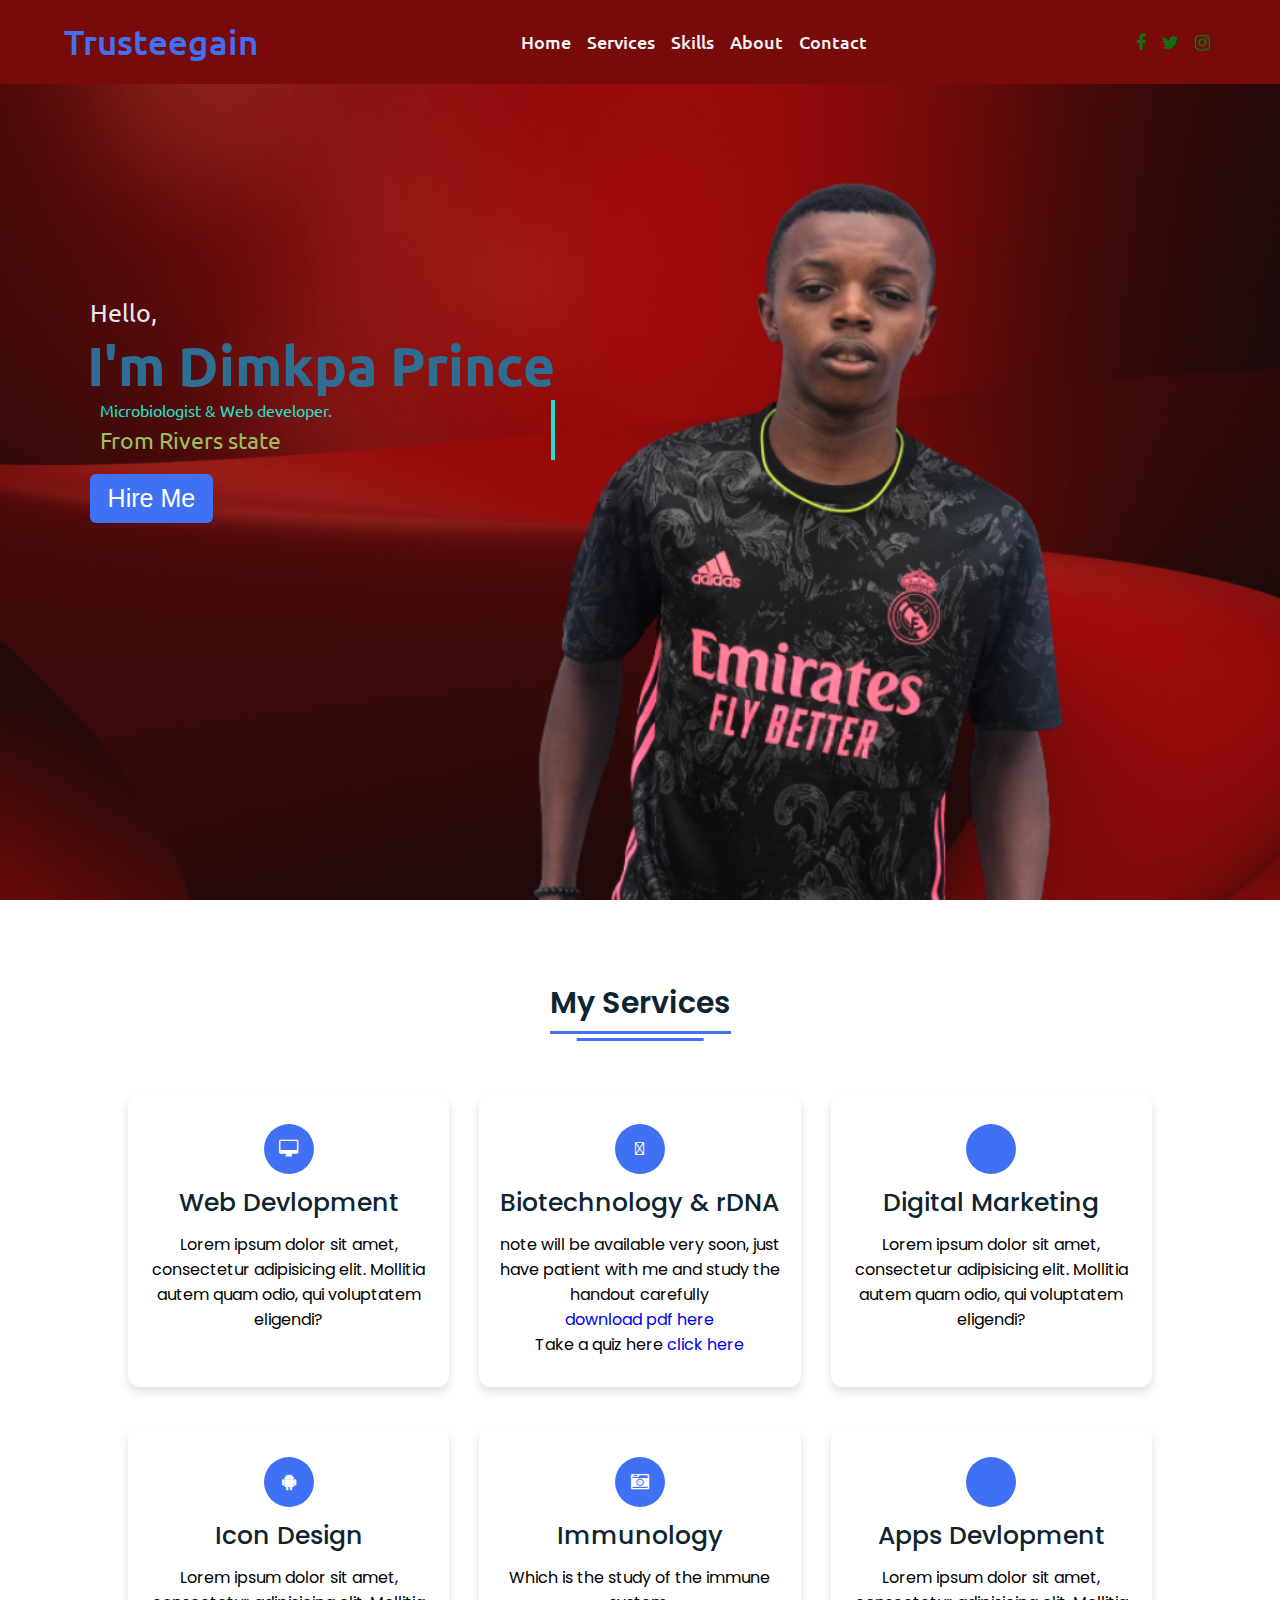
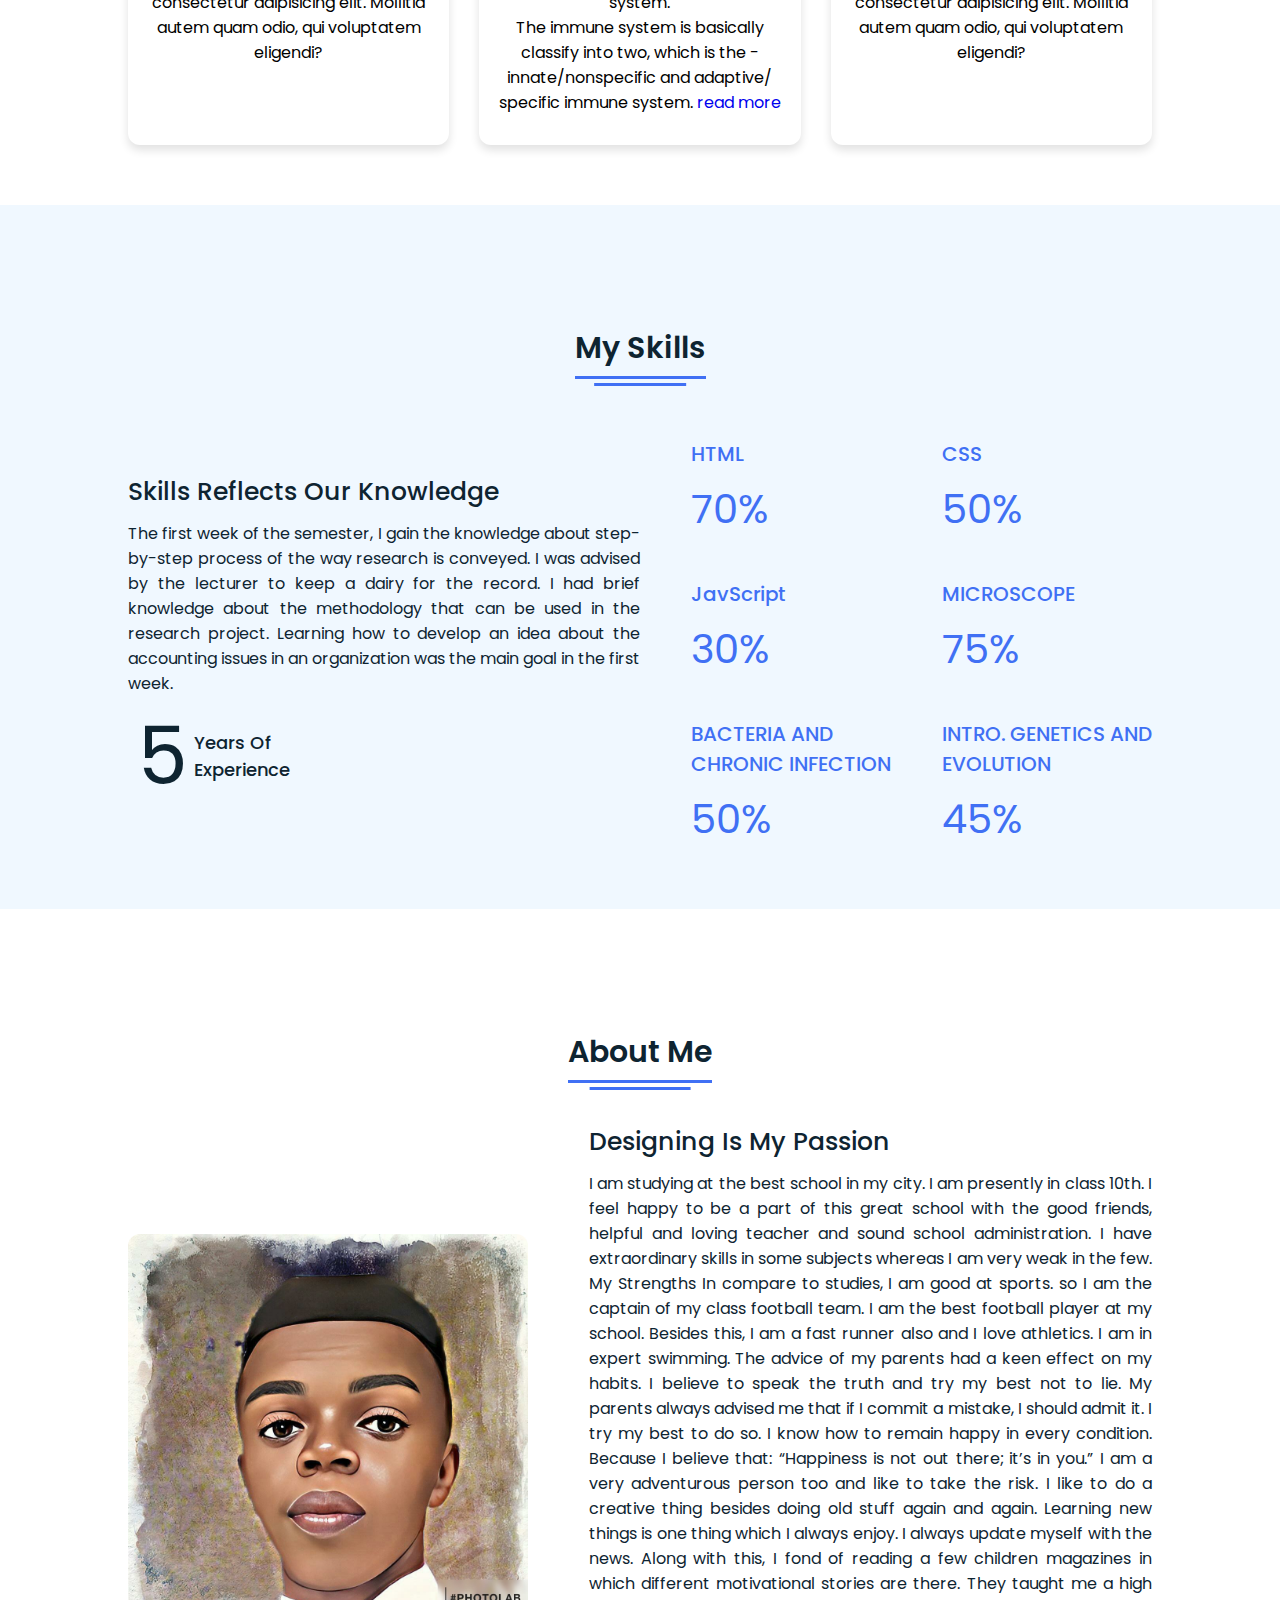
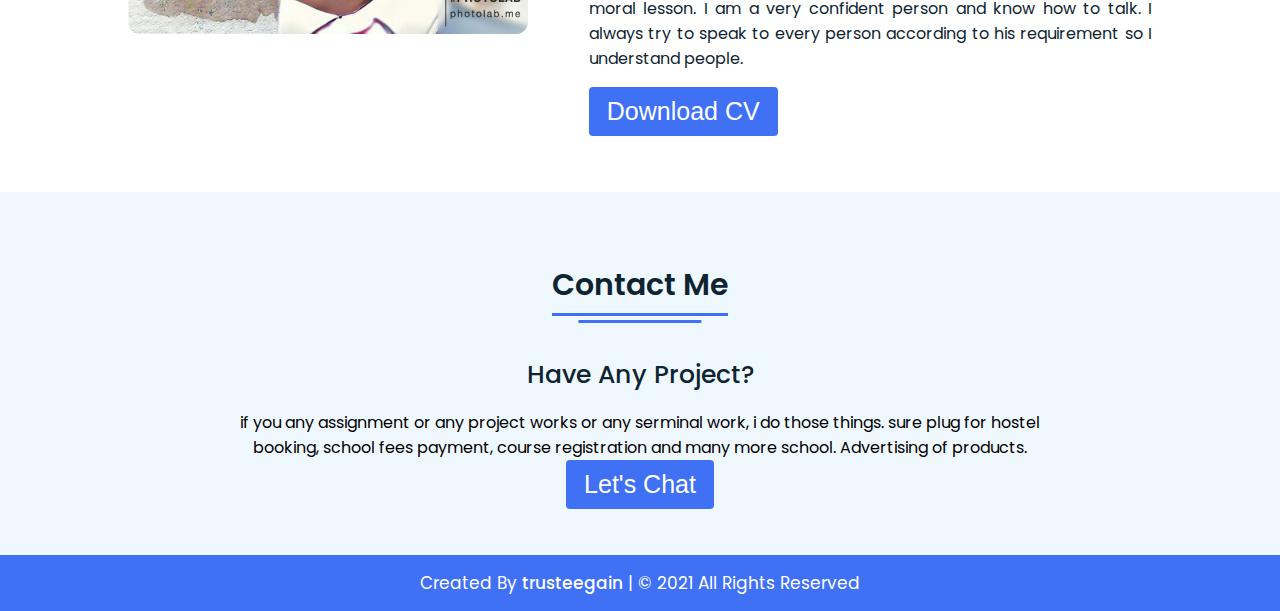
==== index.html @ 05a17067 "confirmed" ====
<!DOCTYPE html>
<!-- Designined by CodingLab | www.youtube.com/codinglabyt -->
<html lang="en" dir="ltr">
  <head>
    <meta charset="UTF-8">
    <title> </title>
    <link rel="stylesheet" href="style.css">
    <!-- Fontawesome CDN Link -->
    <link rel="stylesheet" href="path/to/font-awesome/css/font-awesome.min.css">
    <link rel="stylesheet" href="https://stackpath.bootstrapcdn.com/font-awesome/4.7.0/css/font-awesome.min.css">
     <meta name="viewport" content="width=device-width, initial-scale=1.0">
   </head>
<body>
  <!-- Move to up button -->
  <div class="scroll-button">
    <a href="#home"><i class="fa fa-arrow-up"></i></a>
  </div>
  <!-- navgaition menu -->
  <nav>
    <div class="navbar">
      <div class="logo"><a href="#">Trusteegain</a></div>
      <ul class="menu">
          <li><a href="#home">Home</a></li>
          <li><a href="#services">Services</a></li>
          <li><a href="#skills">Skills</a></li>
          <li><a href="#about">About</a></li>
          <li><a href="#contact">Contact</a></li>
          <div class="media-icons1">
            <a href="#"><i class="fa fa-facebook-f"></i></a>
            <a href="#"><i class="fa fa-twitter"></i></a>
            <a href="#"><i class="fa fa-instagram"></i></a>
          </div>
          <div class="cancel-btn">
            <i class="fa fa-times"></i>
          </div>
      </ul>
      <div class="media-icons">
        <a href="#"><i class="fa fa-facebook-f"></i></a>
        <a href="#"><i class="fa fa-twitter"></i></a>
        <a href="#"><i class="fa fa-instagram"></i></a>
      </div>
    </div>
    <div class="menu-btn">
      <i class="fa fa-bars"></i>
    </div>
  </nav>

<!-- Home Section Start -->
 <section class="home" id="home">
   <div class="home-content">
     <div class="text-content">
       <div class="text-one">Hello,</div>
       <div class="text-two">I'm Dimkpa Prince</div>
       <div class="typing-text">
       <span class="one">Microbiologist & Web developer.</span>
          
       <div class="text-four ">From Rivers state</div>
     </div>
     <div class="button">
       <button>Hire Me</button>
     </div>
   </div>
 </section>
 
    
 <!-- My Services Section Start -->
 <section class="services" id="services">
  <div class="content">
    <div class="title"><span>My Services</span></div>
    <div class="boxes">
      <div class="box">
        <div class="icon">
          <i class="fa fa-desktop"></i>
      </div>
      <div class="topic">Web Devlopment</div>
      <p>Lorem ipsum dolor sit amet, consectetur adipisicing elit. Mollitia autem quam odio, qui voluptatem eligendi?</p>
    </div>
      <div class="box">
        <div class="icon">
          <i class="fas fa-paint-brush"></i>
      </div>
      <div class="topic">Biotechnology & rDNA</div>
 <p>note will be available very soon, just have patient with me and study the handout carefully</p>
    <a href="biologysociety.pdf">download pdf here</a>
    <p>Take a quiz here  <a href="https://quizzory.in/id/627b33967cf5316af6405421">click here</a></p>
    </div>
      <div class="box">
        <div class="icon">
          <i class="fa fa-chart-line"></i>
      </div>
      <div class="topic">Digital Marketing</div>
      <p>Lorem ipsum dolor sit amet, consectetur adipisicing elit. Mollitia autem quam odio, qui voluptatem eligendi?</p>
    </div>
      <div class="box">
        <div class="icon">
          <i class="fa fa-android"></i>
      </div>
      <div class="topic">Icon Design</div>
      <p>Lorem ipsum dolor sit amet, consectetur adipisicing elit. Mollitia autem quam odio, qui voluptatem eligendi?</p>
    </div>
      <div class="box">
        <div class="icon">
          <i class="fa fa-camera-retro"></i>
      </div>
    
      <div class="topic">Immunology</div>
      <p>Which is the study of the immune system. 
      </br> The immune system is basically classify into two, which is the 
      -innate/nonspecific and adaptive/ specific immune system.
       <a href="immunology.html">read more</a>
      </p>
    </div>
  
      <div class="box">
        <div class="icon">
          <i class="fa fa-tablet-alt"></i>
      </div>
      <div class="topic">Apps Devlopment</div>
      <p>Lorem ipsum dolor sit amet, consectetur adipisicing elit. Mollitia autem quam odio, qui voluptatem eligendi?</p>
    </div>
  </div>
  </div>
</section>
 
<!-- My Skill Section Start -->
<!-- Section Tag and Other Div will same where we need to put same CSS -->
<section class="skills" id="skills">
 <div class="content">
   <div class="title"><span>My Skills</span></div>
   <div class="skills-details">
     <div class="text">
       <div class="topic">Skills Reflects Our Knowledge</div>
       <p>The first week of the semester, I gain the knowledge about step-by-step process of the way research is conveyed. I was advised by the lecturer to keep a dairy for the record. I had brief knowledge about the methodology that can be used in the research project. Learning how to develop an idea about the accounting issues in an organization was the main goal in the first week. 
      </p> 
       <div class="experience">
         <div class="num">5</div>
         <div class="exp">Years Of <br> Experience</div>
       </div>
     </div>
     <div class="boxes">
       <div class="box">
         <div class="topic">HTML</div>
         <div class="per">70%</div>
       </div>
       <div class="box">
         <div class="topic">CSS</div>
         <div class="per">50%</div>
       </div>
       <div class="box">
         <div class="topic">JavScript</div>
         <div class="per">30%</div>
       </div>
       <div class="box">
         <div class="topic">MICROSCOPE</div>
         <div class="per">75%</div>
       </div>
       <div class="box">
        <div class="topic">BACTERIA AND CHRONIC INFECTION</div>
        <div class="per">50%</div>
      </div>
      <div class="box">
        <div class="topic">INTRO. GENETICS AND EVOLUTION</div>
        <div class="per">45%</div>
      </div>
     </div>
   </div>
 </div>
</section>

 
<!-- About Section Start -->
<section class="about" id="about">
  <div class="content">
    <div class="title"><span>About Me</span></div>
  <div class="about-details">
    <div class="left">
      <img src="image/about.jpg" alt="">
    </div>
    <div class="right">
      <div class="topic">Designing Is My Passion</div>
       <p>I am studying at the best school in my city. I am presently in class 10th. I feel happy to be a part of this great school with the good friends, helpful and loving teacher and sound school administration. I have extraordinary skills in some subjects whereas I am very weak in the few.

        My Strengths
        In compare to studies, I am good at sports. so I am the captain of my class football team. I am the best football player at my school. Besides this, I am a fast runner also and I love athletics. I am in expert swimming.
        
        The advice of my parents had a keen effect on my habits. I believe to speak the truth and try my best not to lie. My parents always advised me that if I commit a mistake, I should admit it. I try my best to do so. I know how to remain happy in every condition. Because I believe that: “Happiness is not out there; it’s in you.”
        
        I am a very adventurous person too and like to take the risk. I like to do a creative thing besides doing old stuff again and again. Learning new things is one thing which I always enjoy. I always update myself with the news.
        
        Along with this, I fond of reading a few children magazines in which different motivational stories are there. They taught me a high moral lesson. I am a very confident person and know how to talk. I always try to speak to every person according to his requirement so I understand people.</p>
      <div class="button">
        <button>Download CV</button>
      </div>
    </div>
  </div>
  </div>
</section>

<!-- Contact Me section Start -->
<section class="contact" id="contact">
  <div class="content">
    <div class="title"><span>Contact Me</span></div>
    <div class="text">
      <div class="topic">Have Any Project?</div>
       <div class="button">
         <p>if you any assignment or any project works or any serminal work, i do those things.
           sure plug for hostel booking, school fees payment, course registration and many more school.
            Advertising of products. 
         </p>
        <a href="https://web.whatsapp.com/">
        <button>Let's Chat</button>
        </a>
      </div>
    </div>
  </div>
</section>

<!-- Footer Section Start -->
<footer>
  <div class="text">
    <span>Created By <a href="#">trusteegain</a> | &#169; 2021 All Rights Reserved</span>
  </div>
</footer>

  <script src="script.js"></script>
</body>
</html>
---- style.css ----
/* Google Font CDN Link */
@import url('https://fonts.googleapis.com/css2?family=Poppins:wght@400;500;600;700&family=Ubuntu:wght@400;500;700&display=swap');
*{
  margin: 0;
  padding: 0;
  box-sizing: border-box;
  text-decoration: none;
  scroll-behavior: smooth;
}

/* Custom Scroll Bar CSS */
::-webkit-scrollbar {
    width: 10px;
}
::-webkit-scrollbar-track {
    background: #f1f1f1;
}
::-webkit-scrollbar-thumb {
    background: #6e93f7;
    border-radius: 12px;
    transition: all 0.3s ease;
}

::-webkit-scrollbar-thumb:hover {
    background: #4070f4;
}
/* navbar styling */
nav{
  position: fixed;
  width: 100%;
  padding: 20px 0;
  background-color: rgb(121, 10, 10);
  z-index: 998;
  transition: all 0.3s ease;
  font-family: 'Ubuntu', sans-serif;
}
nav.sticky{
  background: #4070f4;
  padding: 13px 0;
}
nav .navbar{
  width: 90%;
  display: flex;
  justify-content: space-between;
  align-items: center;
  margin: auto;
}
nav .navbar .logo a{
  font-weight: 500;
  font-size: 35px;
  color: #4070f4;
}
nav.sticky .navbar .logo a{
  color: #fff;
}
nav .navbar .menu{
  display: flex;
  position: relative;
}
nav .navbar .menu li{
  list-style: none;
  margin: 0 8px;
}
.navbar .menu a{
  font-size: 18px;
  font-weight: 500;
  color: #f0f3f5;
  padding: 6px 0;
  transition: all 0.4s ease;
}
.navbar .menu a:hover{
  color: #4070f4;
}
nav.sticky .menu a{
  color: #FFF;
}
nav.sticky .menu a:hover{
  color: #0E2431;
}
nav .navbar .media-icons1{
  display:none;
}
.navbar .media-icons a{
  color: #106e14;
  font-size: 18px;
  margin: 0 6px;
}
nav.sticky .media-icons a{
  color: #FFF;
}

/* Side Navigation Menu Button CSS */
nav .menu-btn,
.navbar .menu .cancel-btn{
  position: absolute;
  color: #fff;
  right: 30px;
  top: 20px;
  font-size: 20px;
  cursor: pointer;
  transition: all 0.3s ease;
  display: none;
}
nav .menu-btn{
  color: #4070f4;
}
nav.sticky .menu-btn{
  color: #FFF;
}
.navbar .menu .menu-btn{
  color: #fff;
}

/* home section styling */
.home{
  height: 100vh;
  width: 100%;
  background: url("image/background1.jpg") no-repeat;
  background-size: cover;
  background-position: center;
  background-attachment: scroll;
  font-family: 'Ubuntu', sans-serif;
}
.home .home-content{
  width: 90%;
  height: 100%;
  margin: auto;
  display: flex;
  flex-direction: column;
  justify-content: center;
}
.home .text-one{
  font-size: 25px;
  color: #e4e9ec;
}
.home .text-two{
  color: #2e6e92;
  font-size: 55px;
  font-weight: 600;
  margin-left: -3px;
}
.home .text-three{
  font-size: 25px;
  margin: 5px 0;
  color: #4070f4;
}
.home .text-four{
  font-size: 23px;
  margin: 5px 0;
  color: #9cbe5c;
}
.text-content{
  position: absolute;
  top: 33%;
  left: 7%;
  z-index: 12;
}
header .text-content .text{
  font-size: 27px;
  color: #2c3350;
}
header .text-content .name{
color: #2c3350;
 font-size: 75px;
 font-weight: 600;
 margin: -20px 0 0 -3px;
}
 
.text-content .typing-text{
  margin-left: 10px;
  overflow: hidden;
  white-space: nowrap;
  border-right: 4px solid #1de2d1;
  animation: typing 10s steps(15) infinite;
}
@keyframes typing{
  0%{
    width: 0ch;
  }
  50%{
    width: 55%;
  }
  100%{
    width: 0ch;
  }
}
.text-content  .one{
  color: #1de2d1;
}
.text-content .two{
  color: #1de2d1;
}

.home .button{
  margin: 14px 0;
}
.home .button button{
  outline: none;
  padding: 8px 16px;
  border-radius: 6px;
  font-size: 25px;
  font-weight: 400;
  background: #4070f4;
  color: #fff;
  cursor: pointer;
  border: 2px solid transparent;
  transition: all 0.4s ease;
}
.home .button button:hover{
  border-color: #4070f4;
  background-color: #fff;
  color: #4070f4;
}

/* About Section Styling */
/* Those Elements Where We Have Apply Same CSS,
 I'm Selecting Directly 'Section Tag' and 'Class'  */
section{
  padding-top: 40px;
}
section .content{
  width: 80%;
  margin: 40px auto;
  font-family: 'Poppins', sans-serif;
}
.about .about-details{
  display: flex;
  justify-content: space-between;
  align-items: center;
}
section .title{
  display: flex;
  justify-content: center;
  margin-bottom: 40px;
}
section .title span{
  color: #0E2431;
  font-size: 30px;
  font-weight: 600;
  position: relative;
  padding-bottom: 8px;
}
section .title span::before,
section .title span::after{
  content: '';
  position: absolute;
  height: 3px;
  width: 100%;
  background: #4070f4;
  left: 0;
  bottom: 0;
}
section .title span::after{
  bottom: -7px;
  width: 70%;
  left: 50%;
  transform: translateX(-50%);
}
.about .about-details .left{
  width: 45%;
}
.about .left img{
  height: 400px;
  width: 400px;
  object-fit: cover;
  border-radius: 12px;
}
.about-details .right{
  width: 55%;
}
section  .topic{
  color: #0E2431;
  font-size: 25px;
  font-weight: 500;
  margin-bottom: 10px;
}
.about-details .right p{
  text-align: justify;
  color: #0E2431;
}
section .button{
  margin: 16px 0;
}
section .button button{
  outline: none;
  padding: 8px 16px;
  border-radius: 4px;
  font-size: 25px;
  font-weight: 400;
  background: #4070f4;
  color: #fff;
  border: 2px solid transparent;
  cursor: pointer;
  transition: all 0.4s ease;
}
section .button button:hover{
  border-color: #4070f4;
  background-color: #fff;
  color: #4070f4;
}

 /* My Skills CSS */
 .skills{
   background: #F0F8FF;
 }
 .skills .content{
   padding: 40px 0;
 }
 .skills .skills-details{
   display: flex;
   justify-content: space-between;
   align-items: center;
 }
 .skills-details .text{
   width: 50%;
 }
 .skills-details p{
   color: #0E2431;
   text-align: justify;
 }
.skills .skills-details .experience{
  display: flex;
  align-items: center;
  margin: 0 10px;
}
.skills-details .experience .num{
  color: #0E2431;
  font-size: 80px;
}
.skills-details .experience .exp{
  color: #0E2431;
  margin-left: 20px;
  font-size: 18px;
  font-weight: 500;
  margin: 0 6px;
}
.skills-details .boxes{
  width: 45%;
  display: flex;
  flex-wrap: wrap;
  justify-content: space-between;
}
.skills-details .box{
  width: calc(100% / 2 - 20px);
  margin: 20px 0;
}
.skills-details .boxes .topic{
  font-size: 20px;
  color: #4070f4;
}
.skills-details .boxes .per{
  font-size: 40px;
  color: #4070f4;
}

/* My Services CSS */
.services .boxes{
  display: flex;
  flex-wrap: wrap;
  justify-content: space-between;
}
.services .boxes .box{
  margin: 20px 0;
  width: calc(100% / 3 - 20px);
  text-align: center;
  border-radius: 12px;
  padding: 30px 10px;
  box-shadow: 0 5px 10px rgba(0, 0, 0, 0.12);
  cursor: default;
  transition: all 0.4s ease;
}
.services .boxes .box:hover{
  background: #4070f4;
  color: #fff;
}
.services .boxes .box .icon{
  height: 50px;
  width: 50px;
  background: #4070f4;
  border-radius: 50%;
  text-align: center;
  line-height: 50px;
  font-size: 18px;
  color: #fff;
  margin: 0 auto 10px auto;
  transition: all 0.4s ease;
}
.boxes .box:hover .icon{
  background-color: #fff;
  color: #4070f4;
}
.services .boxes .box:hover .topic,
.services .boxes .box:hover p{
  color: #0E2431;
  transition: all 0.4s ease;
}
.services .boxes .box:hover .topic,
.services .boxes .box:hover p{
  color: #fff;
}
/* Contact Me CSS */
.contact{
  background: #F0F8FF;
}
.contact .content{
  margin: 0 auto;
  padding: 30px 0;
}
.contact .text{
  width: 80%;
  text-align: center;
  margin: auto;
}

/* Footer CSS */
footer{
  background: #4070f4;
  padding: 15px 0;
  text-align: center;
  font-family: 'Poppins', sans-serif;
}
footer .text span{
  font-size: 17px;
  font-weight: 400;
  color: #fff;
}
footer .text span a{
  font-weight: 500;
  color: #FFF;
}
footer .text span a:hover{
  text-decoration: underline;
}
/* Scroll TO Top Button CSS */
.scroll-button a{
  position: fixed;
  bottom: 20px;
  right: 20px;
  color: #fff;
  background: #4070f4;
  padding: 7px 12px;;
  font-size: 18px;
  border-radius: 6px;
  box-shadow: rgba(0, 0, 0, 0.15);
  display: none;
}

/* Responsive Media Query */
@media (max-width: 1190px) {
  section .content{
    width: 85%;
  }
}
@media (max-width: 1000px) {
  .about .about-details{
    justify-content: center;
    flex-direction: column;
  }
  .about .about-details .left{
    display: flex;
    justify-content: center;
    width: 100%;
  }
  .about-details .right{
    width: 90%;
    margin: 40px 0;
  }
  .services .boxes .box{
    margin: 20px 0;
    width: calc(100% / 2 - 20px);
  }
}
@media (max-width: 900px) {
  .about .left img{
    height: 350px;
    width: 350px;
  }
  
}

@media (max-width: 750px) {
  nav .navbar{
    width: 90%;
  }
  .home{
    height: 100vh;
    width: 100%;
    background: url("image/background1.jpg") no-repeat;
    background-size: cover;
    background-position: center;
    background-attachment: scroll;
    font-family: 'Ubuntu', sans-serif;
  }
  @keyframes typing{
    0%{
      width: 0ch;
    }
    50%{
      width: 70%;
    }
    100%{
      width: 0ch;
    }
  } 

  nav .navbar .menu{
    position: fixed;
    left: -100%;
    top: 0;
    background: #0E2431;
    height: 100vh;
    max-width: 400px;
    width: 100%;
    padding-top: 60px;
    flex-direction: column;
    align-items: center;
    transition: all 0.5s ease;
  }
  .navbar.active .menu{
    left: 0;
  }
  nav .navbar .menu a{
    font-size: 23px;
    display: block;
    color: #fff;
    margin: 10px 0;
  }
  nav.sticky .menu a:hover{
    color: #4070f4;
  }
  nav .navbar .media-icons1{
    display:flex;
    width: 100%;
    flex-direction: row;
    justify-content: space-evenly;
  }
  nav .navbar .media-icons{
    display:none;
  }
  nav .menu-btn,
  .navbar .menu .cancel-btn{
    display: block;
  }

  .home .text{
    margin-top: -110px;
  }
  .home .text-two{
    font-size: 27px;
  }
  .home .text-three{
    font-size: 13px;
  } 

  .skills .skills-details{
    align-items: center;
    justify-content: center;
    flex-direction: column;
  }
  .skills-details .text{
    width: 100%;
    margin-bottom: 50px;
  }
  .skills-details .boxes{
    justify-content: center;
    align-items: center;
    width: 100%;
  }
  .services .boxes .box{
    margin: 20px 0;
    width: 100%;
  }
  .contact .text{
    width: 100%;
}
}

@media (max-width: 500px){
   
  .skills-details .boxes .per{
    font-size: 50px;
    color: #4070f4;
  }
}



/* IMMUNOLOGY SESSION */

.immuno{
  padding-top:10%;
  width: 70%;
  height: auto;
  margin: 0 auto;
  font-size: 19px;
  line-height: 2.0rem;
  margin-bottom: 30px;
}
.immuno h2{
line-height: 2.2rem;
}
 
@media (max-width:750px){
  .immuno{
    padding-top: 20%;
    font-size: 18px;
  }
  .immuno h2{
    font-size:20px;
  }
}
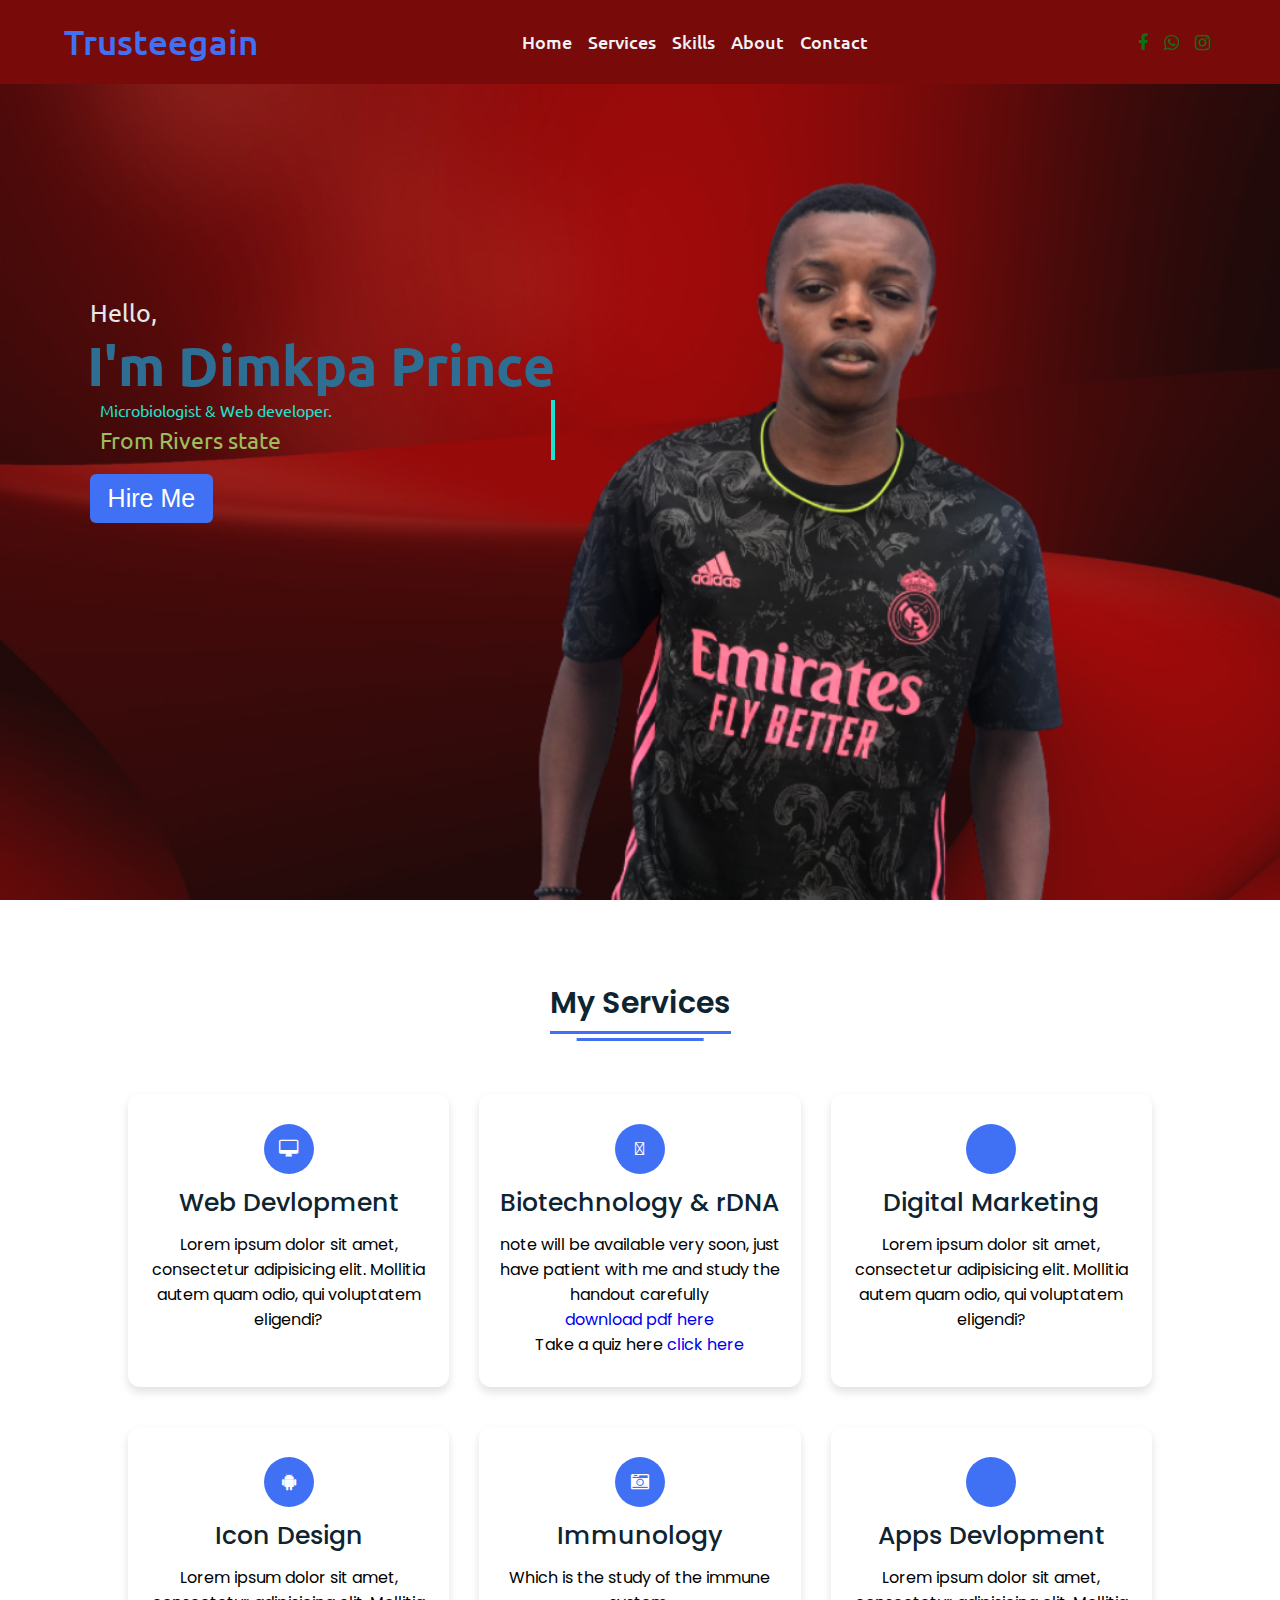
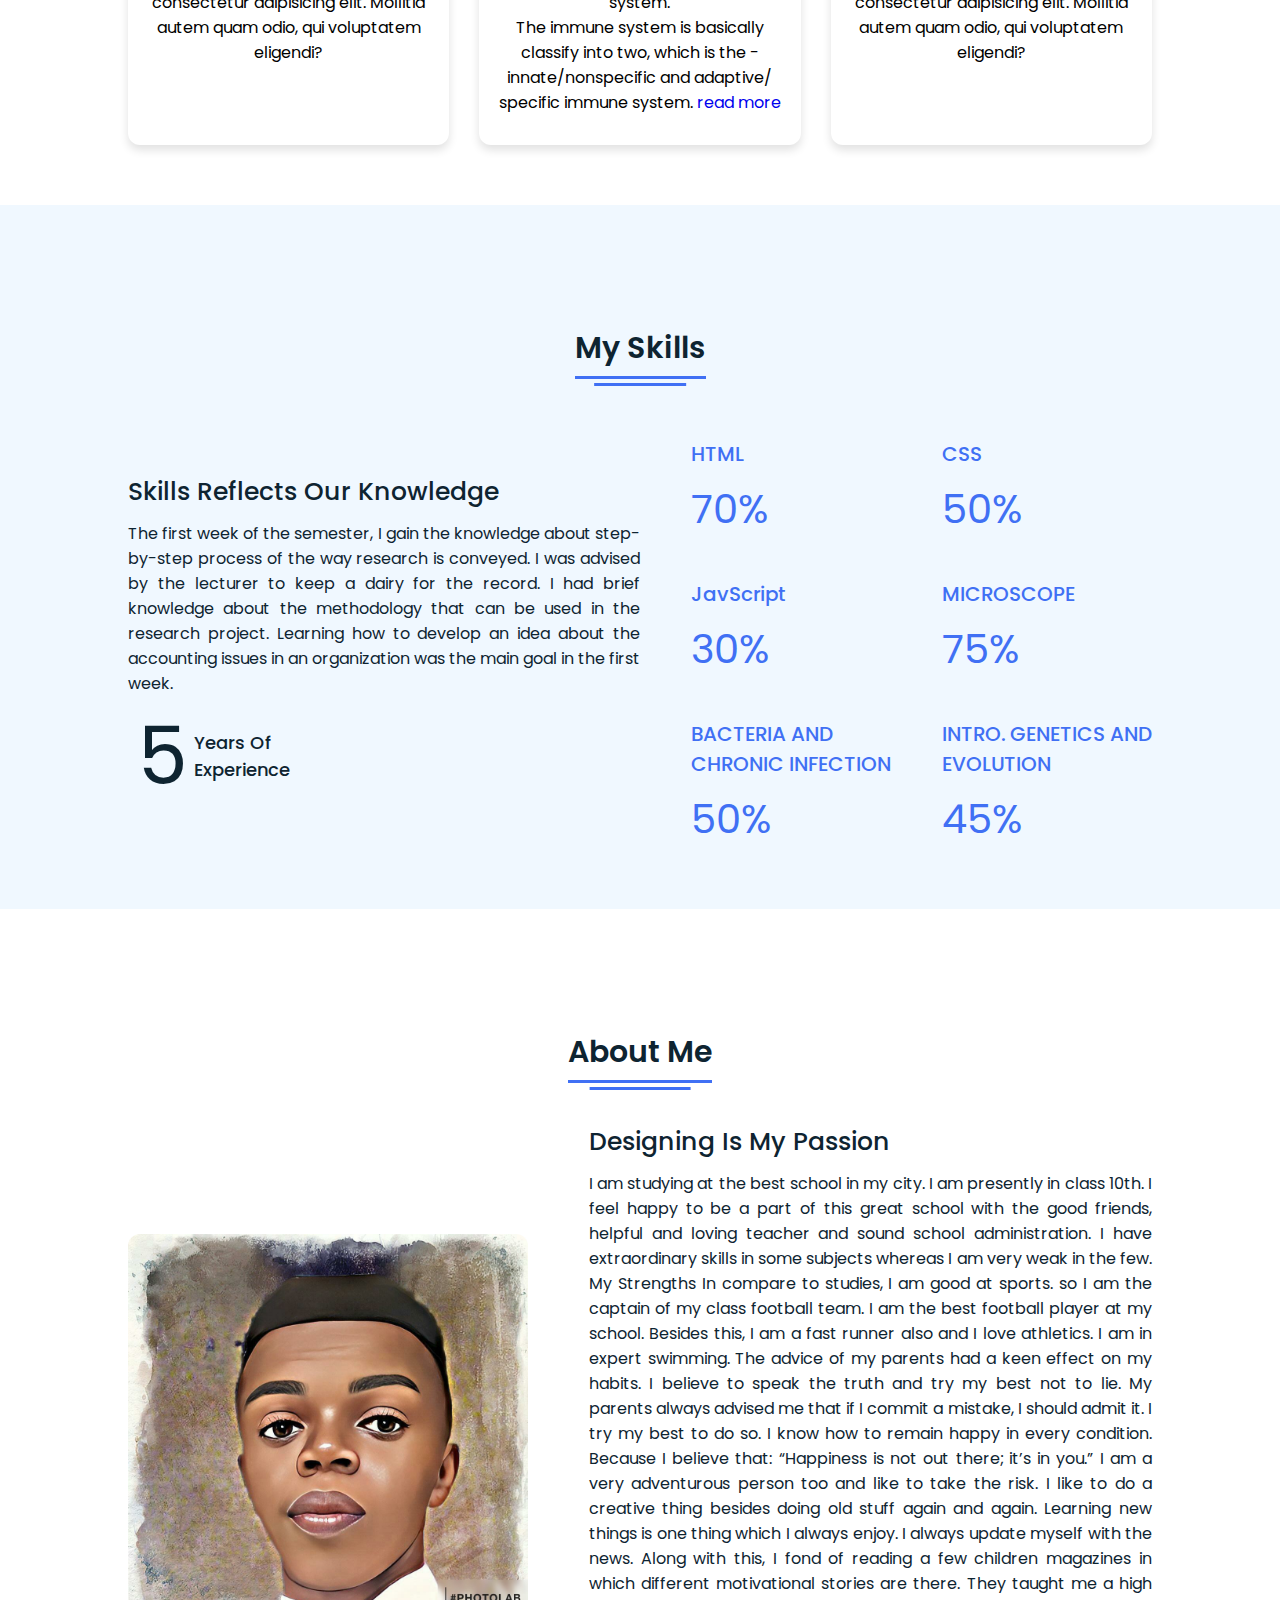
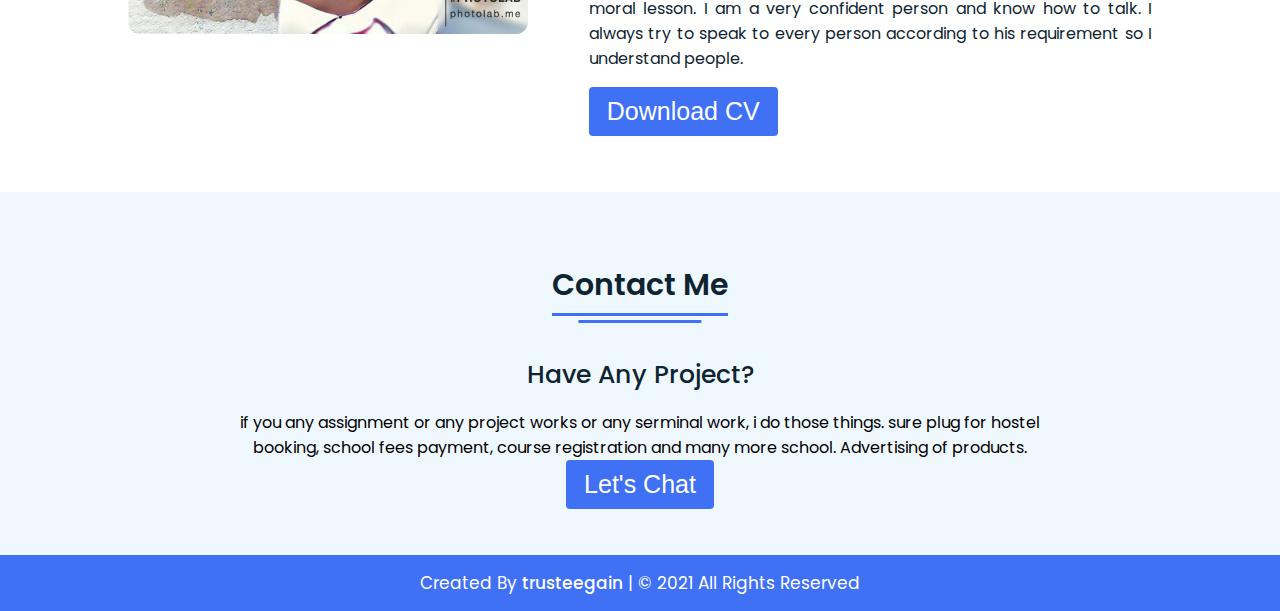
==== commit 9c30df76: "Update index.html" ====
--- a/index.html
+++ b/index.html
@@ -27,7 +27,7 @@
           <li><a href="#contact">Contact</a></li>
           <div class="media-icons1">
             <a href="#"><i class="fa fa-facebook-f"></i></a>
-            <a href="#"><i class="fa fa-twitter"></i></a>
+            <a href="https://wa.link/frdzys"><i class="fa fa-whatsapp"></i></a>
             <a href="#"><i class="fa fa-instagram"></i></a>
           </div>
           <div class="cancel-btn">
@@ -36,7 +36,7 @@
       </ul>
       <div class="media-icons">
         <a href="#"><i class="fa fa-facebook-f"></i></a>
-        <a href="#"><i class="fa fa-twitter"></i></a>
+        <a href="https://wa.link/frdzys"><i class="fa fa-whatsapp"></i></a>
         <a href="#"><i class="fa fa-instagram"></i></a>
       </div>
     </div>
@@ -57,7 +57,9 @@
        <div class="text-four ">From Rivers state</div>
      </div>
      <div class="button">
+       <a href="https://wa.link/frdzys">
        <button>Hire Me</button>
+       </a>
      </div>
    </div>
  </section>
@@ -207,7 +209,7 @@
            sure plug for hostel booking, school fees payment, course registration and many more school.
             Advertising of products. 
          </p>
-        <a href="https://web.whatsapp.com/">
+        <a href="https://surveyheart.com/form/627b361f4a8aaf4922a077f0">
         <button>Let's Chat</button>
         </a>
       </div>
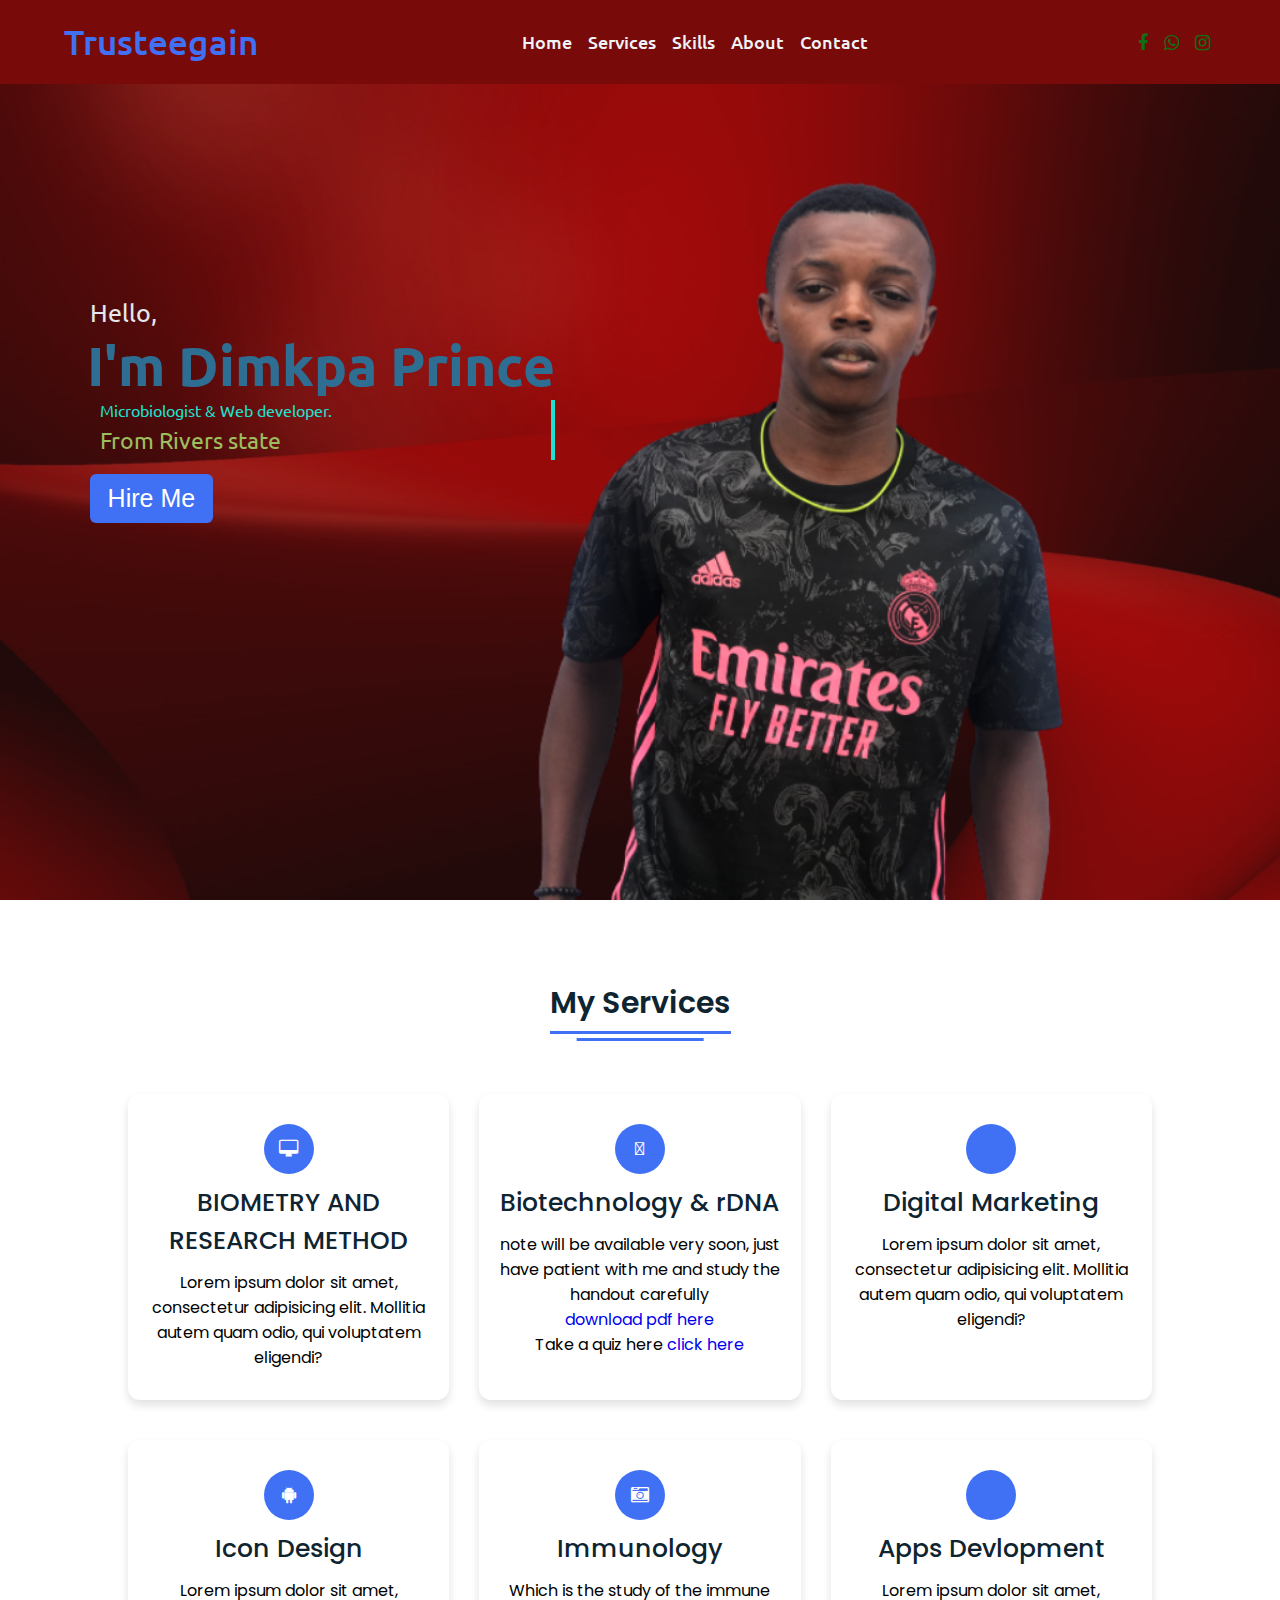
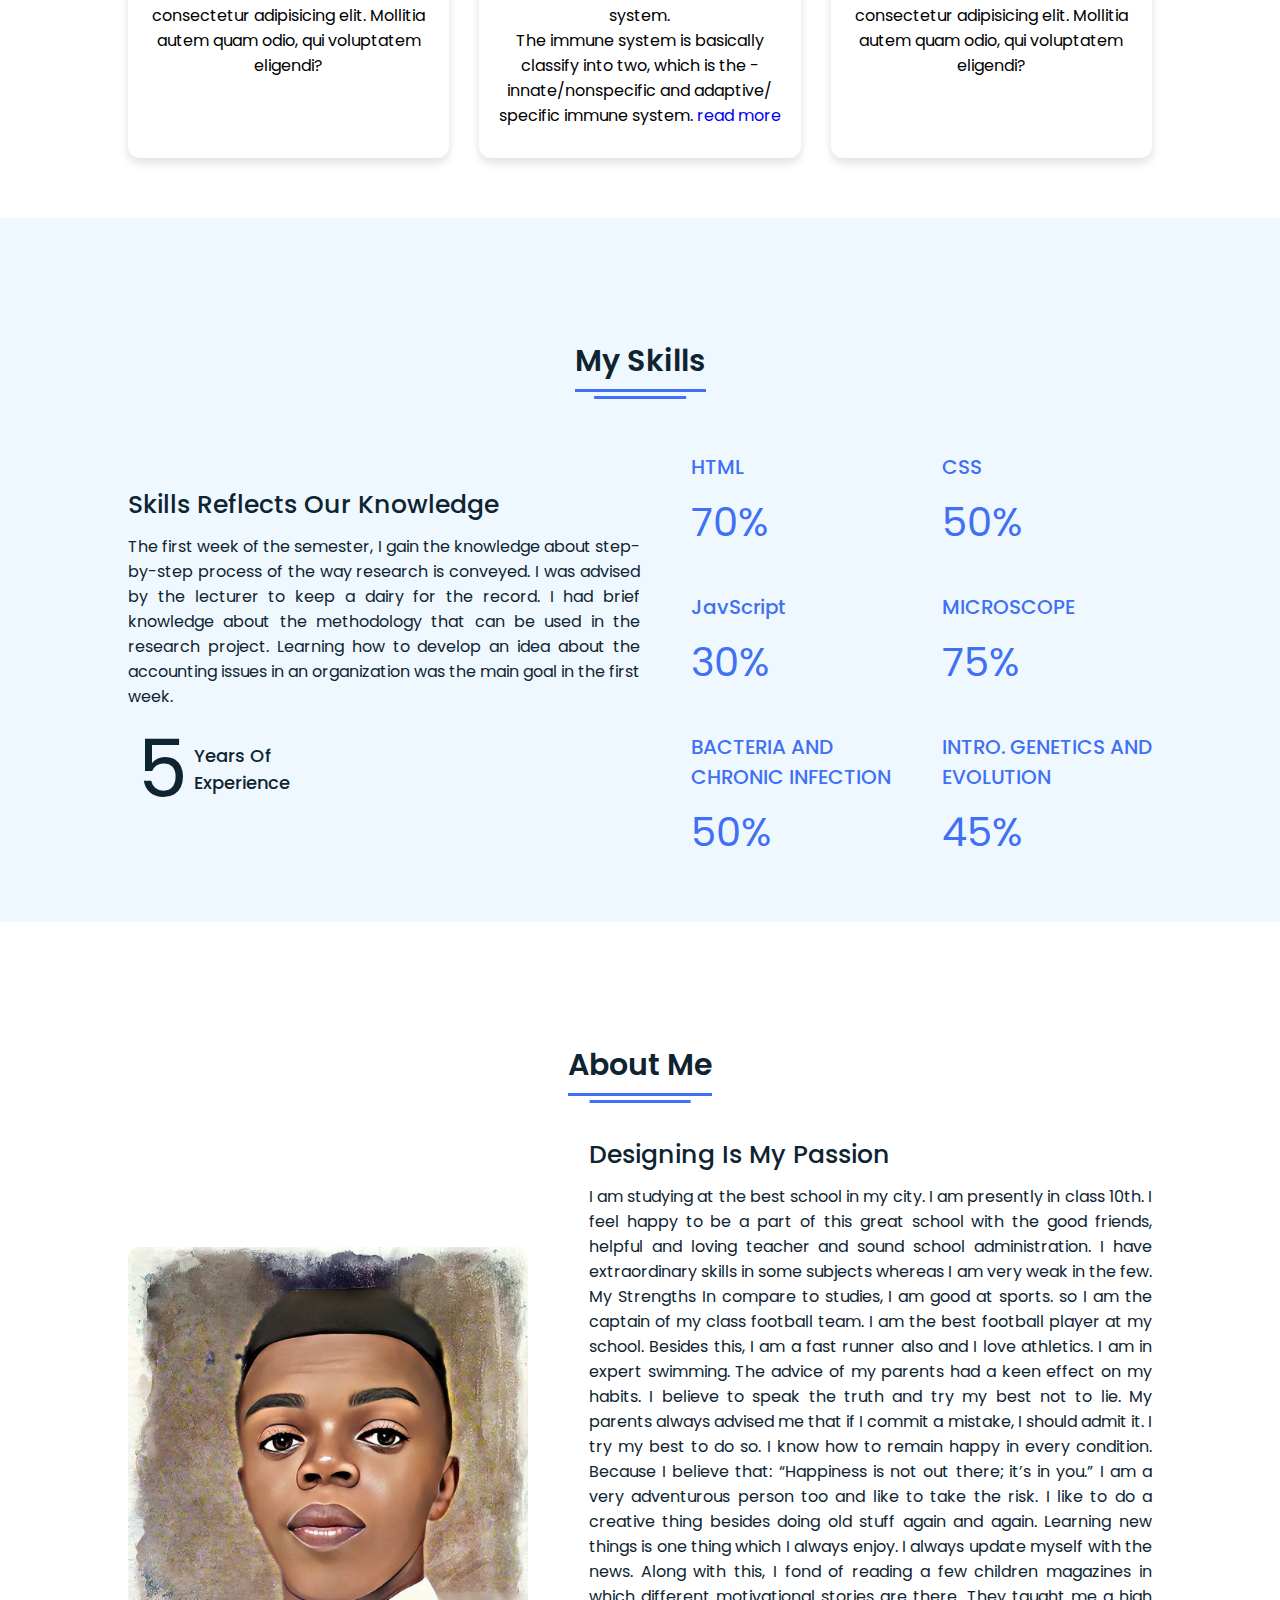
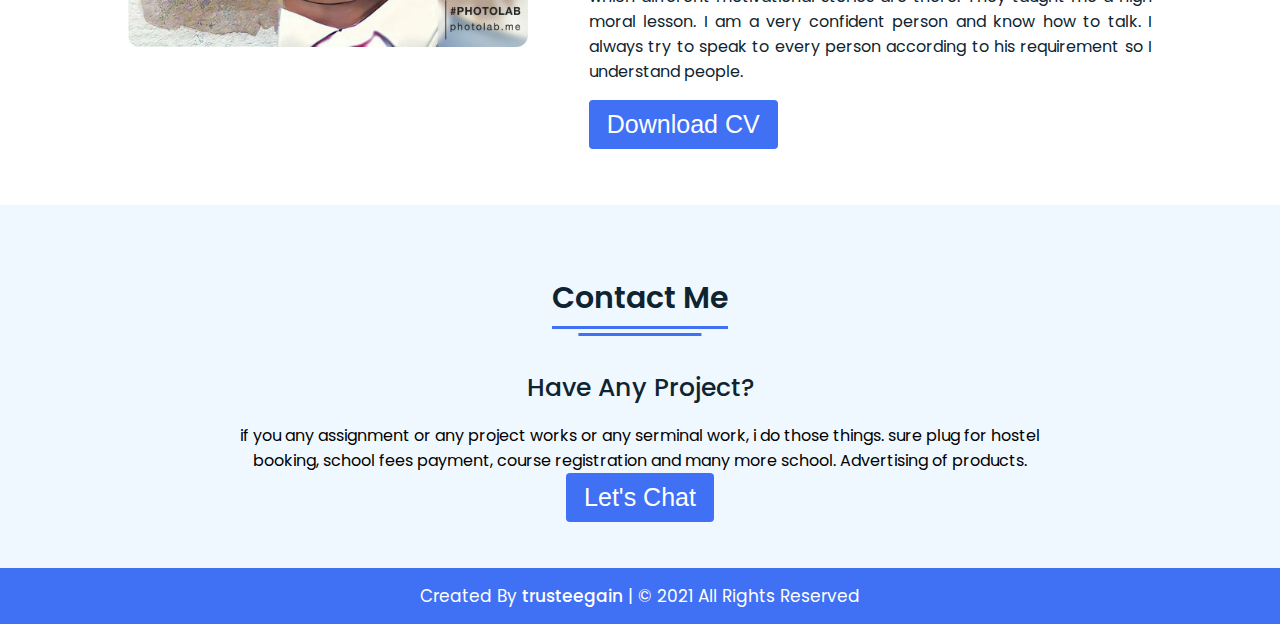
==== commit 3fe0ece4: "Update index.html" ====
--- a/index.html
+++ b/index.html
@@ -74,7 +74,7 @@
         <div class="icon">
           <i class="fa fa-desktop"></i>
       </div>
-      <div class="topic">Web Devlopment</div>
+      <div class="topic">BIOMETRY AND RESEARCH METHOD</div>
       <p>Lorem ipsum dolor sit amet, consectetur adipisicing elit. Mollitia autem quam odio, qui voluptatem eligendi?</p>
     </div>
       <div class="box">
@@ -84,7 +84,7 @@
       <div class="topic">Biotechnology & rDNA</div>
  <p>note will be available very soon, just have patient with me and study the handout carefully</p>
     <a href="biologysociety.pdf">download pdf here</a>
-    <p>Take a quiz here  <a href="https://quizzory.in/id/627b33967cf5316af6405421">click here</a></p>
+    <p>Take a quiz here  <a href="https://quizzory.in/id/627f40406aa11b6aa93e3640">click here</a></p>
     </div>
       <div class="box">
         <div class="icon">
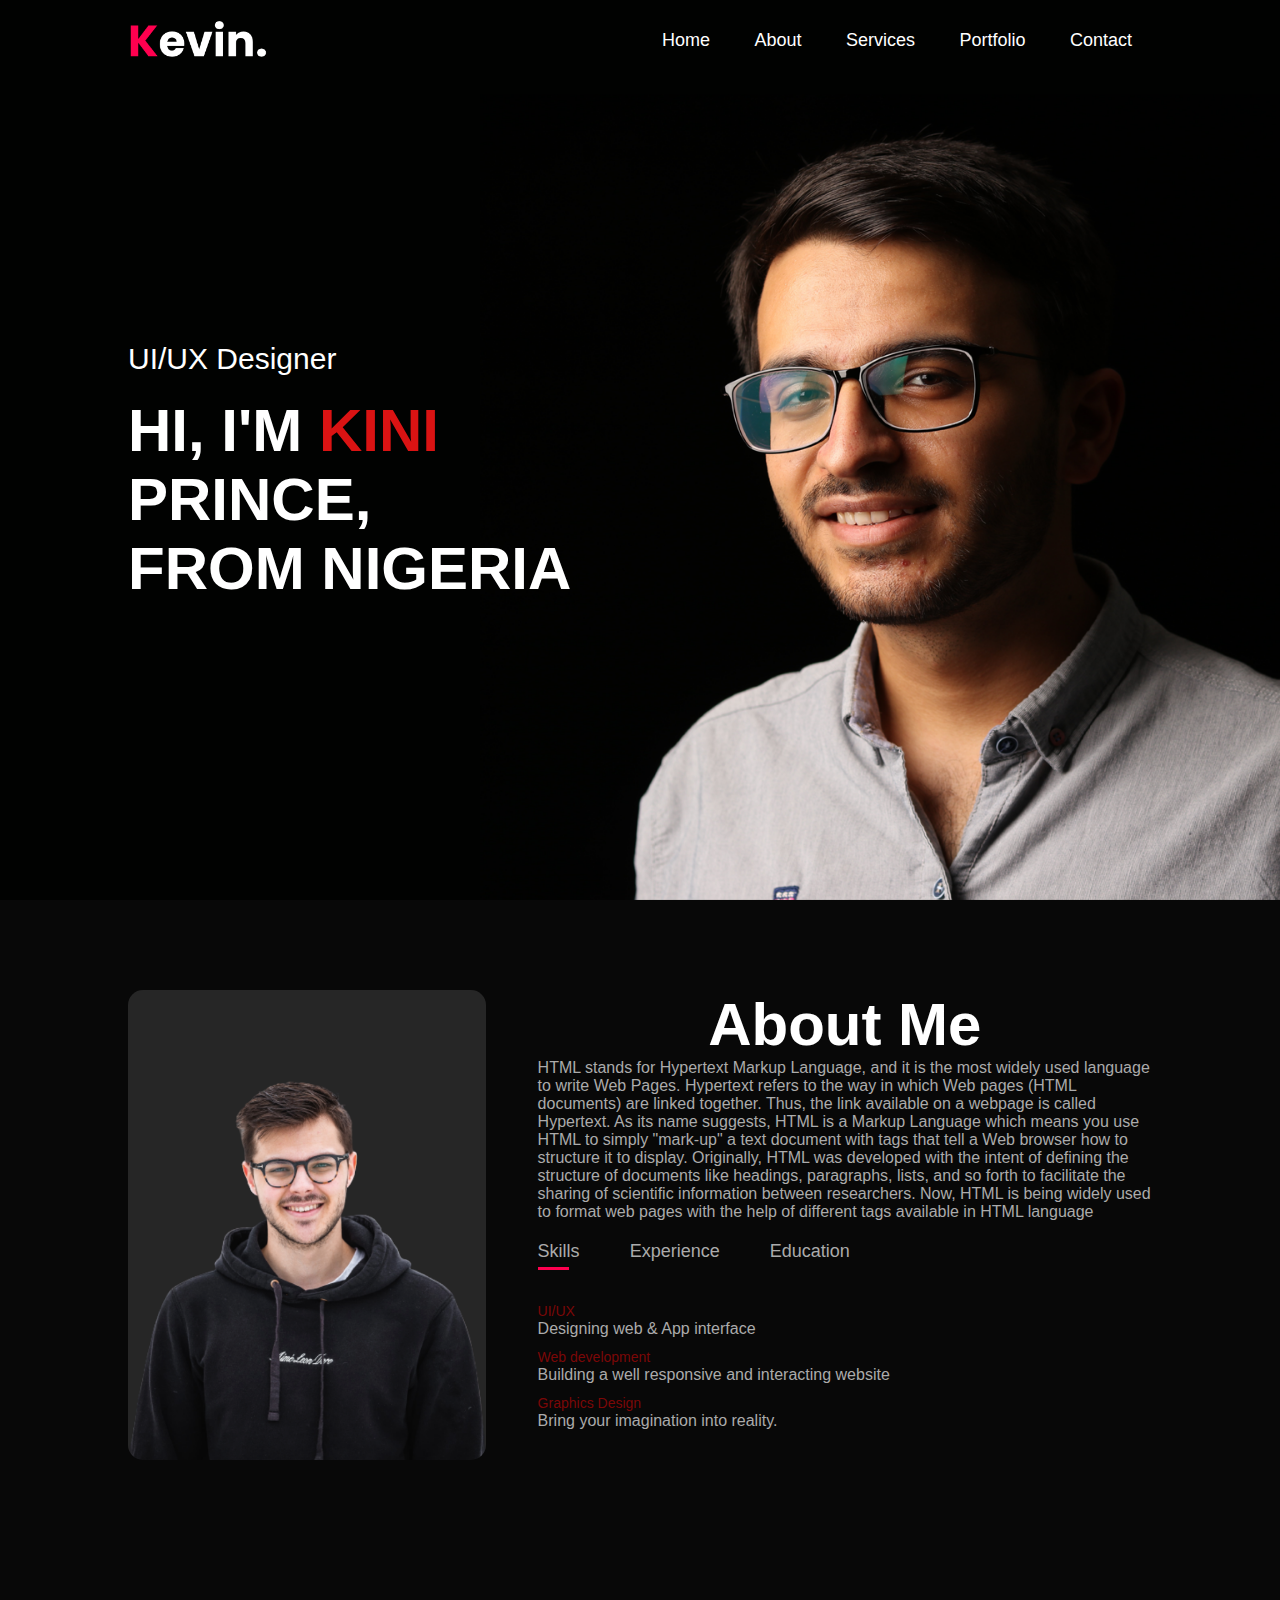
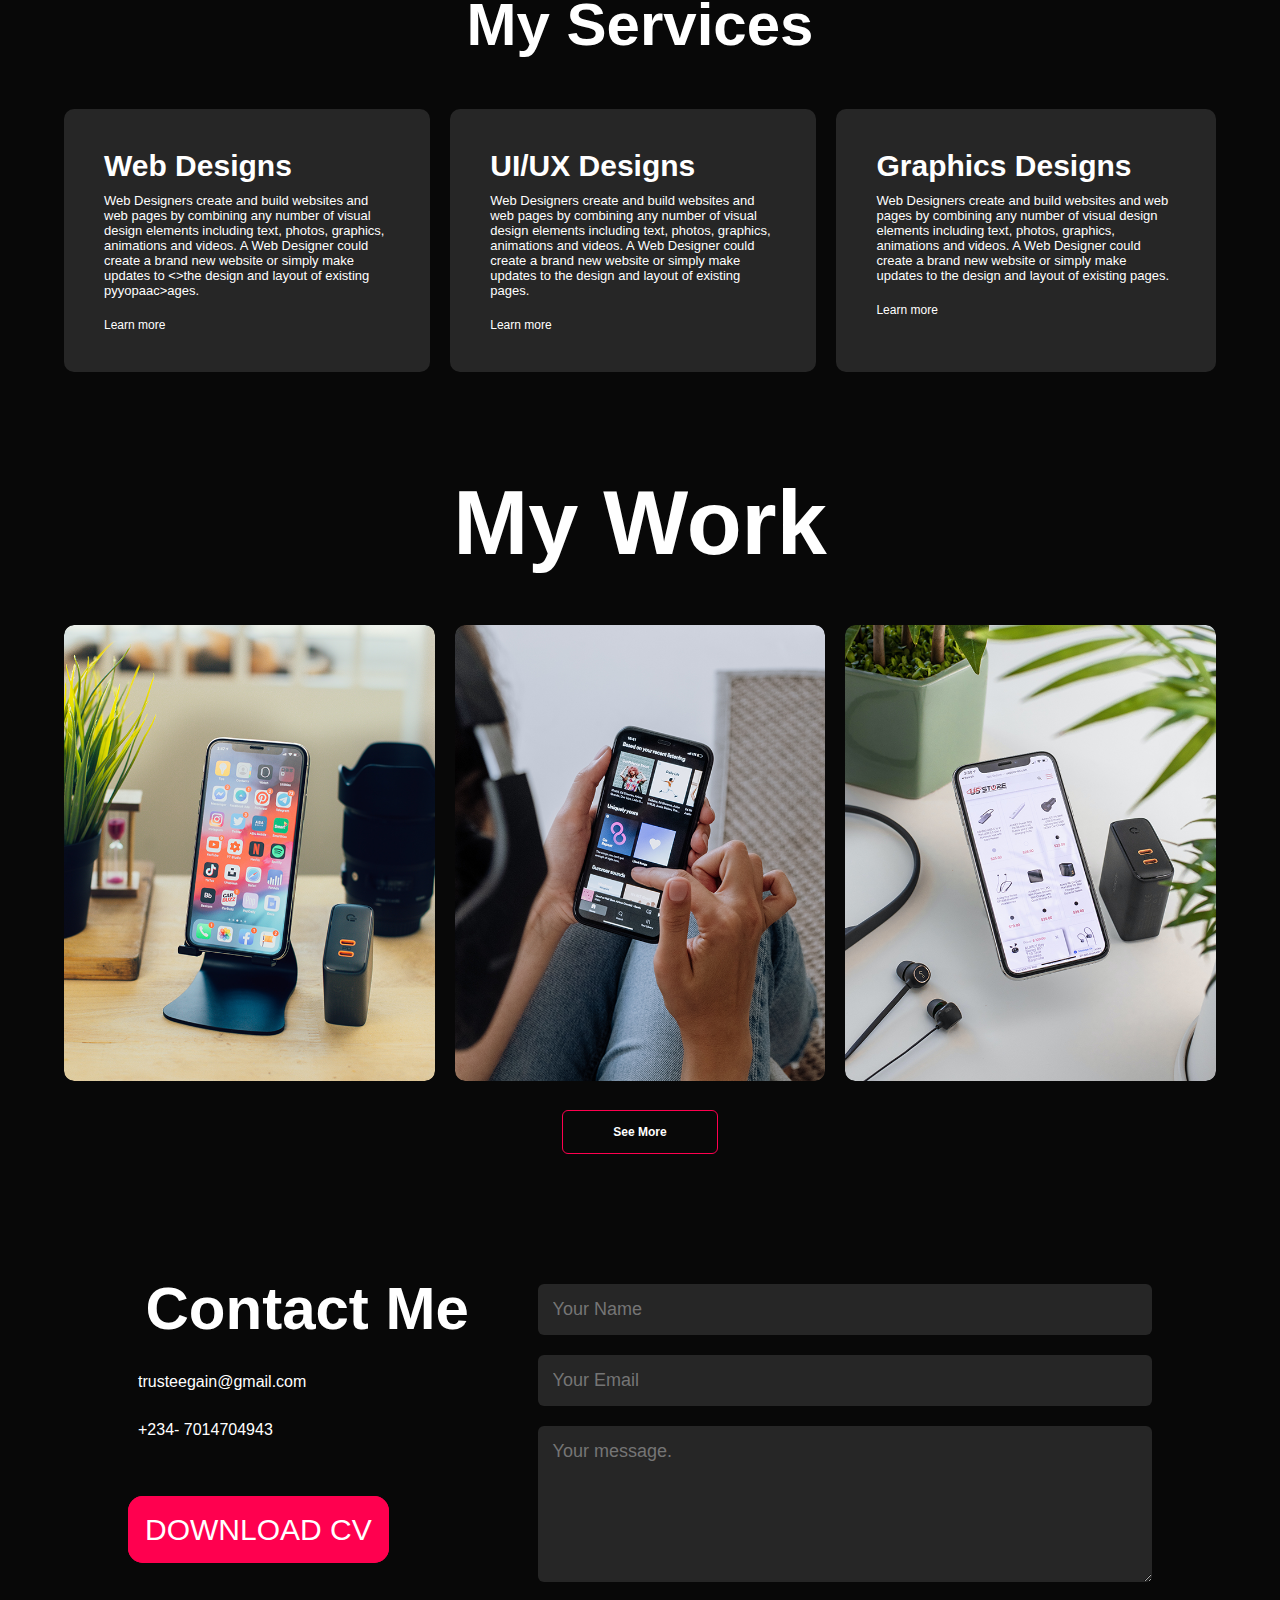
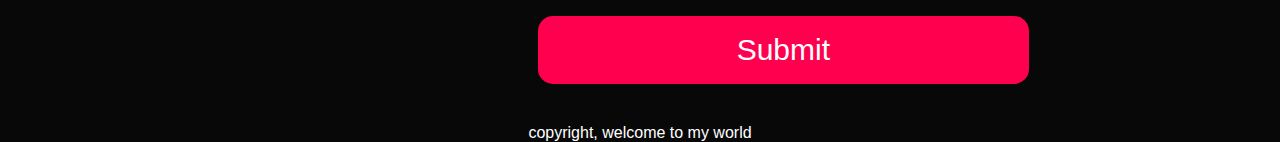
==== commit a9d3e638: "Add files via upload" ====
--- a/index.html
+++ b/index.html
@@ -1,229 +1,242 @@
 <!DOCTYPE html>
-<!-- Designined by CodingLab | www.youtube.com/codinglabyt -->
-<html lang="en" dir="ltr">
-  <head>
-    <meta charset="UTF-8">
-    <title> </title>
-    <link rel="stylesheet" href="style.css">
-    <!-- Fontawesome CDN Link -->
-    <link rel="stylesheet" href="path/to/font-awesome/css/font-awesome.min.css">
-    <link rel="stylesheet" href="https://stackpath.bootstrapcdn.com/font-awesome/4.7.0/css/font-awesome.min.css">
-     <meta name="viewport" content="width=device-width, initial-scale=1.0">
-   </head>
+<html lang="en">
+<head>
+  <meta charset="UTF-8">
+  <meta http-equiv="X-UA-Compatible" content="IE=Edge">
+  <meta name="viewport" content="width=device-width, initial-scale=1">
+
+  <title>myblog</title>
+  
+  <!-- HTML -->
+  
+
+  <!-- Custom Styles -->
+  <link rel="stylesheet" href="style.css">
+  
+ 
+</head>
+
 <body>
-  <!-- Move to up button -->
-  <div class="scroll-button">
-    <a href="#home"><i class="fa fa-arrow-up"></i></a>
+  
+  <div id="header">
+    <div class="container">
+          <nav>
+            <img src="images/logo.png" class="logo">
+            
+            <ul id="sidemenu">
+              <li><a href="#">Home</a></li>
+              <li><a href="#about">About</a></li>
+              <li><a href="#services">Services</a></li>
+              <li><a href="#portfolio">Portfolio</a></li>
+              <li><a href="#contact">Contact</a></li>
+              
+                <i class="fa fa-times" onclick="closemenu()"></i>
+
+            </ul>
+            <i class="fa fa-bars" onclick="openmenu()"></i>
+
+          </nav>
+          
+         <div class="header-text">
+           <p>UI/UX Designer</p>
+           <h1>Hi, I'm <span>Kini</span><br>Prince, <br>From Nigeria</h1>
+         </div>
+    </div>
   </div>
-  <!-- navgaition menu -->
-  <nav>
-    <div class="navbar">
-      <div class="logo"><a href="#">Trusteegain</a></div>
-      <ul class="menu">
-          <li><a href="#home">Home</a></li>
-          <li><a href="#services">Services</a></li>
-          <li><a href="#skills">Skills</a></li>
-          <li><a href="#about">About</a></li>
-          <li><a href="#contact">Contact</a></li>
-          <div class="media-icons1">
-            <a href="#"><i class="fa fa-facebook-f"></i></a>
-            <a href="https://wa.link/frdzys"><i class="fa fa-whatsapp"></i></a>
-            <a href="#"><i class="fa fa-instagram"></i></a>
-          </div>
-          <div class="cancel-btn">
-            <i class="fa fa-times"></i>
-          </div>
-      </ul>
-      <div class="media-icons">
-        <a href="#"><i class="fa fa-facebook-f"></i></a>
-        <a href="https://wa.link/frdzys"><i class="fa fa-whatsapp"></i></a>
-        <a href="#"><i class="fa fa-instagram"></i></a>
+  
+  
+  <!-End of the header section-->
+  
+  <div id="about">
+    <div class="container">
+      <div class="row">
+        <div class="about-col-1">
+          <img src="images/user.png">
+        </div>
+        <div class="about-col-2">
+          <h1 class="sub-title">About Me</h1>
+          <p>HTML stands for Hypertext Markup Language, and it is the most widely used language to write Web Pages.
+
+Hypertext refers to the way in which Web pages (HTML documents) are linked together. Thus, the link available on a webpage is called Hypertext.
+
+As its name suggests, HTML is a Markup Language which means you use HTML to simply "mark-up" a text document with tags that tell a Web browser how to structure it to display.
+
+Originally, HTML was developed with the intent of defining the structure of documents like headings, paragraphs, lists, and so forth to facilitate the sharing of scientific information between researchers.
+
+Now, HTML is being widely used to format web pages with the help of different tags available in HTML language</p>
+
+<div class="tab-title">
+          <p class="tab-links active-links"   onclick="opentab('skills')">Skills</p>
+          <p class="tab-links"  onclick="opentab('experience')">Experience</p>
+          <p class="tab-links"  onclick="opentab('education')">Education</p>
+</div>
+<div class="tab-content active-tabs" id="skills">
+  <ul>
+    <li><span>UI/UX</span><br> Designing web & App interface</li>
+    <li><span>Web development</span><br>Building a well responsive and interacting website</li>
+    <li><span>Graphics Design</span><br>Bring your imagination into reality.</li>
+  </ul>
+  
+</div>
+
+<div class="tab-content" id="experience">
+  <ul>
+    <li><span>2021 - current</span><br> UI/UX designer at Cplanet.</li>
+    <li><span>2015- 2021</span><br>Building a well responsive and interacting website</li>
+    <li><span>Graphics Design</span><br>Bring your imagination into reality.</li>
+  </ul>
+  
+</div>
+
+<div class="tab-content" id="education">
+  <ul>
+    <li><span>UI/UX</span><br> Designing web & App interface</li>
+    <li><span>Web development</span><br>Building a well responsive and interacting website</li>
+    <li><span>Graphics Design</span><br>Bring your imagination into reality.</li>
+  </ul>
+  
+</div>
+        </div>
       </div>
     </div>
-    <div class="menu-btn">
-      <i class="fa fa-bars"></i>
+  </div>
+  
+  
+  <!---------END OF ABOUT SESSION-------->
+  
+  
+  <div id="services">
+    <div class="container-services">
+      <h1 class="sub-title">My Services</h1>
+      
+      <div class="services-list">
+        
+        <div>
+          
+          <i class="fa fa-code"></i>
+
+          <h2>Web Designs</h2>
+          <p>Web Designers create and build websites and web pages by combining any number of visual design elements including text, photos, graphics, animations and videos. A Web Designer could create a brand new website or simply make updates to <>the design and layout of existing pyyopaac></you>ages.</p>
+          <a href="#">Learn more</a>
+        </div>
+        
+          <div>
+            <i class="fa fa-bandcamp"></i>
+
+            
+          <h2>UI/UX Designs</h2>
+          <p>Web Designers create and build websites and web pages by combining any number of visual design elements including text, photos, graphics, animations and videos. A Web Designer could create a brand new website or simply make updates to the design and layout of existing pages.</p>
+          <a href="#">Learn more</a>
+        </div>
+        
+          <div>
+            <i class="fa fa-forumbee"></i>
+
+          <h2>Graphics Designs</h2>
+          <p>Web Designers create and build websites and web pages by combining any number of visual design elements including text, photos, graphics, animations and videos. A Web Designer could create a brand new website or simply make updates to the design and layout of existing pages.</p>
+          <a href="#">Learn more</a>
+        </div>
+        
+        
+      </div>
+      
     </div>
-  </nav>
-
-<!-- Home Section Start -->
- <section class="home" id="home">
-   <div class="home-content">
-     <div class="text-content">
-       <div class="text-one">Hello,</div>
-       <div class="text-two">I'm Dimkpa Prince</div>
-       <div class="typing-text">
-       <span class="one">Microbiologist & Web developer.</span>
-          
-       <div class="text-four ">From Rivers state</div>
-     </div>
-     <div class="button">
-       <a href="https://wa.link/frdzys">
-       <button>Hire Me</button>
-       </a>
-     </div>
-   </div>
- </section>
- 
     
- <!-- My Services Section Start -->
- <section class="services" id="services">
-  <div class="content">
-    <div class="title"><span>My Services</span></div>
-    <div class="boxes">
-      <div class="box">
-        <div class="icon">
-          <i class="fa fa-desktop"></i>
-      </div>
-      <div class="topic">BIOMETRY AND RESEARCH METHOD</div>
-      <p>Lorem ipsum dolor sit amet, consectetur adipisicing elit. Mollitia autem quam odio, qui voluptatem eligendi?</p>
-    </div>
-      <div class="box">
-        <div class="icon">
-          <i class="fas fa-paint-brush"></i>
-      </div>
-      <div class="topic">Biotechnology & rDNA</div>
- <p>note will be available very soon, just have patient with me and study the handout carefully</p>
-    <a href="biologysociety.pdf">download pdf here</a>
-    <p>Take a quiz here  <a href="https://quizzory.in/id/627f40406aa11b6aa93e3640">click here</a></p>
-    </div>
-      <div class="box">
-        <div class="icon">
-          <i class="fa fa-chart-line"></i>
-      </div>
-      <div class="topic">Digital Marketing</div>
-      <p>Lorem ipsum dolor sit amet, consectetur adipisicing elit. Mollitia autem quam odio, qui voluptatem eligendi?</p>
-    </div>
-      <div class="box">
-        <div class="icon">
-          <i class="fa fa-android"></i>
-      </div>
-      <div class="topic">Icon Design</div>
-      <p>Lorem ipsum dolor sit amet, consectetur adipisicing elit. Mollitia autem quam odio, qui voluptatem eligendi?</p>
-    </div>
-      <div class="box">
-        <div class="icon">
-          <i class="fa fa-camera-retro"></i>
-      </div>
-    
-      <div class="topic">Immunology</div>
-      <p>Which is the study of the immune system. 
-      </br> The immune system is basically classify into two, which is the 
-      -innate/nonspecific and adaptive/ specific immune system.
-       <a href="immunology.html">read more</a>
-      </p>
-    </div>
-  
-      <div class="box">
-        <div class="icon">
-          <i class="fa fa-tablet-alt"></i>
-      </div>
-      <div class="topic">Apps Devlopment</div>
-      <p>Lorem ipsum dolor sit amet, consectetur adipisicing elit. Mollitia autem quam odio, qui voluptatem eligendi?</p>
-    </div>
   </div>
-  </div>
-</section>
- 
-<!-- My Skill Section Start -->
-<!-- Section Tag and Other Div will same where we need to put same CSS -->
-<section class="skills" id="skills">
- <div class="content">
-   <div class="title"><span>My Skills</span></div>
-   <div class="skills-details">
-     <div class="text">
-       <div class="topic">Skills Reflects Our Knowledge</div>
-       <p>The first week of the semester, I gain the knowledge about step-by-step process of the way research is conveyed. I was advised by the lecturer to keep a dairy for the record. I had brief knowledge about the methodology that can be used in the research project. Learning how to develop an idea about the accounting issues in an organization was the main goal in the first week. 
-      </p> 
-       <div class="experience">
-         <div class="num">5</div>
-         <div class="exp">Years Of <br> Experience</div>
+  
+  
+  
+  
+  <!--—------End of the Services -------------->
+ 
+ <div id="portfolio">
+   <div class="container-services">
+     <div class="sub-title">
+       <h2>My Work</h2>
+       <div class="work-list">
+         <div class="work">
+           <img src="images/work-1.png">
+           <div class="layout">
+             <h3>Social Media App</h3>
+             <p>The App can be downloaded on play store through the link down below</p>
+             <a href="#"><i class="fa fa-external-link"></i>
+              </a>
+           </div>
+         </div>
+           <div class="work">
+           <img src="images/work-2.png">
+            <div class="layout">
+             <h3>Social Media App</h3>
+             <p>The App can be downloaded on play store through the link down below</p>
+             <a href="#"><i class="fa fa-external-link"></i>
+              </a>
+           </div>
+         </div>
+          <div class="work">
+           <img src="images/work-3.png">
+            <div class="layout">
+             <h3>Social Media App</h3>
+             <p>The App can be downloaded on play store through the link down below</p>
+             <a href="#"><i class="fa fa-external-link"></i>
+              </a>
+           </div>
+         </div>
        </div>
-     </div>
-     <div class="boxes">
-       <div class="box">
-         <div class="topic">HTML</div>
-         <div class="per">70%</div>
-       </div>
-       <div class="box">
-         <div class="topic">CSS</div>
-         <div class="per">50%</div>
-       </div>
-       <div class="box">
-         <div class="topic">JavScript</div>
-         <div class="per">30%</div>
-       </div>
-       <div class="box">
-         <div class="topic">MICROSCOPE</div>
-         <div class="per">75%</div>
-       </div>
-       <div class="box">
-        <div class="topic">BACTERIA AND CHRONIC INFECTION</div>
-        <div class="per">50%</div>
-      </div>
-      <div class="box">
-        <div class="topic">INTRO. GENETICS AND EVOLUTION</div>
-        <div class="per">45%</div>
-      </div>
+       
+       <a href="#" class="btn">See More</a>
+       
      </div>
    </div>
  </div>
-</section>
-
- 
-<!-- About Section Start -->
-<section class="about" id="about">
-  <div class="content">
-    <div class="title"><span>About Me</span></div>
-  <div class="about-details">
-    <div class="left">
-      <img src="image/about.jpg" alt="">
-    </div>
-    <div class="right">
-      <div class="topic">Designing Is My Passion</div>
-       <p>I am studying at the best school in my city. I am presently in class 10th. I feel happy to be a part of this great school with the good friends, helpful and loving teacher and sound school administration. I have extraordinary skills in some subjects whereas I am very weak in the few.
-
-        My Strengths
-        In compare to studies, I am good at sports. so I am the captain of my class football team. I am the best football player at my school. Besides this, I am a fast runner also and I love athletics. I am in expert swimming.
-        
-        The advice of my parents had a keen effect on my habits. I believe to speak the truth and try my best not to lie. My parents always advised me that if I commit a mistake, I should admit it. I try my best to do so. I know how to remain happy in every condition. Because I believe that: “Happiness is not out there; it’s in you.”
-        
-        I am a very adventurous person too and like to take the risk. I like to do a creative thing besides doing old stuff again and again. Learning new things is one thing which I always enjoy. I always update myself with the news.
-        
-        Along with this, I fond of reading a few children magazines in which different motivational stories are there. They taught me a high moral lesson. I am a very confident person and know how to talk. I always try to speak to every person according to his requirement so I understand people.</p>
-      <div class="button">
-        <button>Download CV</button>
-      </div>
-    </div>
-  </div>
-  </div>
-</section>
-
-<!-- Contact Me section Start -->
-<section class="contact" id="contact">
-  <div class="content">
-    <div class="title"><span>Contact Me</span></div>
-    <div class="text">
-      <div class="topic">Have Any Project?</div>
-       <div class="button">
-         <p>if you any assignment or any project works or any serminal work, i do those things.
-           sure plug for hostel booking, school fees payment, course registration and many more school.
-            Advertising of products. 
-         </p>
-        <a href="https://surveyheart.com/form/627b361f4a8aaf4922a077f0">
-        <button>Let's Chat</button>
-        </a>
-      </div>
-    </div>
-  </div>
-</section>
-
-<!-- Footer Section Start -->
-<footer>
-  <div class="text">
-    <span>Created By <a href="#">trusteegain</a> | &#169; 2021 All Rights Reserved</span>
-  </div>
-</footer>
-
-  <script src="script.js"></script>
+ 
+ 
+ <!-------END OF PORTFOLIO------->
+ 
+ 
+ 
+ <div id="contact">
+   <div class="container">
+     <div class="row">
+       <div class="contact-left">
+         <h1 class="sub-title">Contact Me</h1>
+         <p><i class="fa fa-paper-plane"></i> 
+ trusteegain@gmail.com</p>
+         <p><i class="fa fa-phone"></i>
+ +234- 7014704943</p>
+         <div class="social-icons">
+           <a href="https://m.facebook.com/profile.php?id=100078770061132"><i class="fa fa-facebook-square"></i></a>
+           <a href="https://www.instagram.com/dprincekini/"><i class="fa fa-instagram"></i></a>
+           <a href=""><i class="fa fa-whatsapp"></i></a>
+           <a href="https://mobile.twitter.com/trusteegain"><i class="fa fa-twitter"></i></a>
+         </div>
+         <a href="#" class="cv">DOWNLOAD CV</a>
+       </div>
+       
+       <div class="contact-right">
+         
+         <form onsubmit="sendEmail(); reset(); return false">
+           <input type="text" name="Name" id="name" placeholder="Your Name" required>
+           <input type="email" id="email" name="email" placeholder="Your Email" required>
+           <textarea name="message" id="message" rows="6" placeholder="Your message."></textarea>
+           <button type="submit" class="cv" id="btn" onclick="callMe()"> Submit</button>
+         </form>
+       </div>
+       
+     </div>
+     
+   </div>
+ </div>
+ 
+ 
+ 
+ <footer>
+   <p>
+     copyright, welcome to my world
+   </p>
+ </footer>
+  <!-- Project -->
+  <script src="main.js"></script>
+  
+  
 </body>
 </html>
--- a/style.css
+++ b/style.css
@@ -1,611 +1,517 @@
-/* Google Font CDN Link */
-@import url('https://fonts.googleapis.com/css2?family=Poppins:wght@400;500;600;700&family=Ubuntu:wght@400;500;700&display=swap');
 *{
   margin: 0;
   padding: 0;
   box-sizing: border-box;
+  font-family: 'popins', sans-serif;
+
+}
+html{
+  scroll-behavior: smooth;
+}
+
+body{
+  background: #080808;
+  color: white;
+}
+
+#header{
+  width: 100%;
+  height: 100vh;
+  background-image: url("images/background.png");
+ background-position: center;
+ background-size: cover;
+  
+}
+
+.container{
+  padding: 10px 10%;
+}
+
+nav{
+  display: flex;
+  align-items: center;
+  justify-content: space-between;
+  flex-wrap: wrap;
+}
+
+.logo{
+  width: 140px;
+}
+
+nav ul li{
+  display: inline-block;
+  list-style: none;
+  padding: 10px 20px;
+}
+
+nav ul li a{
   text-decoration: none;
-  scroll-behavior: smooth;
-}
-
-/* Custom Scroll Bar CSS */
-::-webkit-scrollbar {
-    width: 10px;
-}
-::-webkit-scrollbar-track {
-    background: #f1f1f1;
-}
-::-webkit-scrollbar-thumb {
-    background: #6e93f7;
-    border-radius: 12px;
-    transition: all 0.3s ease;
-}
-
-::-webkit-scrollbar-thumb:hover {
-    background: #4070f4;
-}
-/* navbar styling */
-nav{
-  position: fixed;
-  width: 100%;
-  padding: 20px 0;
-  background-color: rgb(121, 10, 10);
-  z-index: 998;
-  transition: all 0.3s ease;
-  font-family: 'Ubuntu', sans-serif;
-}
-nav.sticky{
-  background: #4070f4;
-  padding: 13px 0;
-}
-nav .navbar{
-  width: 90%;
+  color: #fff;
+  font-size: 18px;
+  position: relative;
+}
+
+nav ul li a::after{
+  content: "";
+  width: 0;
+  height:3px;
+  left:0;
+  bottom:-6px;
+  background-color: #ff004f;
+  position: absolute;
+  transition: all 300ms ease;
+}
+
+
+nav ul li a:hover::after{
+  width: 100%;
+}
+
+
+.header-text{
+  margin-top: 30vh;
+  font-size: 30px;
+}
+
+.header-text h1{
+  font-size: 60px;
+  margin-top: 20px;
+  text-transform: uppercase;
+}
+
+
+.header-text h1 span{
+  color: #DA1313;
+}
+
+
+/*-----------------About----------------*/
+
+#about{
+  padding: 80px 0;
+  color:#ababab;
+}
+.row{
   display: flex;
   justify-content: space-between;
-  align-items: center;
-  margin: auto;
-}
-nav .navbar .logo a{
-  font-weight: 500;
-  font-size: 35px;
-  color: #4070f4;
-}
-nav.sticky .navbar .logo a{
+  flex-wrap: wrap;
+}
+
+
+.about-col-1{
+  flex-basis: 35%;
+}
+
+.about-col-1 img{
+  width:100%;
+  height: 100%;
+  border-radius: 15px;
+}
+.about-col-2{
+  flex-basis: 60%;
+}
+
+.sub-title{
+  font-size: 60px;
+  font-weight: 600;
   color: #fff;
-}
-nav .navbar .menu{
+  text-align: center;
+}
+
+
+.tab-title{
   display: flex;
-  position: relative;
-}
-nav .navbar .menu li{
-  list-style: none;
-  margin: 0 8px;
-}
-.navbar .menu a{
+  margin: 20px 0 40px;
+}
+
+
+.tab-links{
+  margin-right: 50px;
   font-size: 18px;
   font-weight: 500;
-  color: #f0f3f5;
-  padding: 6px 0;
-  transition: all 0.4s ease;
-}
-.navbar .menu a:hover{
-  color: #4070f4;
-}
-nav.sticky .menu a{
-  color: #FFF;
-}
-nav.sticky .menu a:hover{
-  color: #0E2431;
-}
-nav .navbar .media-icons1{
-  display:none;
-}
-.navbar .media-icons a{
-  color: #106e14;
-  font-size: 18px;
-  margin: 0 6px;
-}
-nav.sticky .media-icons a{
-  color: #FFF;
-}
-
-/* Side Navigation Menu Button CSS */
-nav .menu-btn,
-.navbar .menu .cancel-btn{
+  cursor: pointer;
+  position: relative;
+}
+
+.tab-links::after{
+  content: "";
+  width: 0;
+  height: 3px;
+  background: #ff004f;
+  left: 0;
+  bottom: -8px;
   position: absolute;
-  color: #fff;
-  right: 30px;
-  top: 20px;
-  font-size: 20px;
+  transition: all 300ms ease;
+}
+
+.tab-links.active-links::after{
+  width: 75%;
+}
+
+.tab-content ul li{
+  list-style: none;
+  margin: 10px 0;
+}
+.tab-content ul li span{
+  color:#7B0707;
+  font-size: 14px;
+}
+
+.tab-content{
+  display: none;
+}
+
+.tab-content.active-tabs{
+  display: block;
+}
+
+
+/* ------------Services session----------------*/
+
+#services{
+  padding: 30px 0;
+}
+.container-services{
+  padding: 10px 5%;
+}
+.services-list{
+  display: grid;
+  grid-template-columns:auto auto auto;
+  grid-gap: 20px;
+  margin-top: 50px;
+}
+
+.services-list div{
+  padding: 40px;
+  background: #262626;
+  font-size: 13px;
+  font-weight: 300;
+  border-radius: 10px;
+  transition: all 400ms ease;
+}
+
+.services-list div i{
+  font-size: 50px;
+  margin-bottom: 30px;
+}
+
+.services-list div h2{
+  font-size: 30px;
+  margin-bottom: 10px;
+  font-weight: 600;
+}
+
+.container-services div a{
+  text-decoration: none;
+  color: white;
+  font-size: 12px;
+  display: inline-block;
+  margin-top:20px;
   cursor: pointer;
-  transition: all 0.3s ease;
-  display: none;
-}
-nav .menu-btn{
-  color: #4070f4;
-}
-nav.sticky .menu-btn{
-  color: #FFF;
-}
-.navbar .menu .menu-btn{
-  color: #fff;
-}
-
-/* home section styling */
-.home{
-  height: 100vh;
-  width: 100%;
-  background: url("image/background1.jpg") no-repeat;
-  background-size: cover;
-  background-position: center;
-  background-attachment: scroll;
-  font-family: 'Ubuntu', sans-serif;
-}
-.home .home-content{
-  width: 90%;
-  height: 100%;
-  margin: auto;
-  display: flex;
-  flex-direction: column;
-  justify-content: center;
-}
-.home .text-one{
-  font-size: 25px;
-  color: #e4e9ec;
-}
-.home .text-two{
-  color: #2e6e92;
-  font-size: 55px;
-  font-weight: 600;
-  margin-left: -3px;
-}
-.home .text-three{
-  font-size: 25px;
-  margin: 5px 0;
-  color: #4070f4;
-}
-.home .text-four{
-  font-size: 23px;
-  margin: 5px 0;
-  color: #9cbe5c;
-}
-.text-content{
+}
+
+.services-list div:hover{
+  background: #ff004f;
+  transform: translateY(-10px);
+}
+
+
+
+/*------------- Portifolio -----------*/
+
+#portfolio{
+  padding: 50px 0;
+}
+
+.work-list{
+  display: grid;
+  grid-template-columns:auto auto auto;
+  grid-gap: 20px;
+  margin-top: 50px;
+}
+
+.work{
+  border-radius: 10px;
+  position: relative;
+  overflow: hidden;
+  transition: transform 5s;
+}
+
+
+.work img{
+  width: 100%;
+  display: block;
+  border-radius: 10px;
+}
+
+
+.layout{
+  width: 100%;
+  height: 0;
+  background: linear-gradient(rgba(0,0,0,0.6), #ff004f);
+  border-radius: 10px;
   position: absolute;
-  top: 33%;
-  left: 7%;
-  z-index: 12;
-}
-header .text-content .text{
-  font-size: 27px;
-  color: #2c3350;
-}
-header .text-content .name{
-color: #2c3350;
- font-size: 75px;
- font-weight: 600;
- margin: -20px 0 0 -3px;
-}
- 
-.text-content .typing-text{
-  margin-left: 10px;
-  overflow: hidden;
-  white-space: nowrap;
-  border-right: 4px solid #1de2d1;
-  animation: typing 10s steps(15) infinite;
-}
-@keyframes typing{
-  0%{
-    width: 0ch;
-  }
-  50%{
-    width: 55%;
-  }
-  100%{
-    width: 0ch;
-  }
-}
-.text-content  .one{
-  color: #1de2d1;
-}
-.text-content .two{
-  color: #1de2d1;
-}
-
-.home .button{
-  margin: 14px 0;
-}
-.home .button button{
-  outline: none;
-  padding: 8px 16px;
-  border-radius: 6px;
-  font-size: 25px;
-  font-weight: 400;
-  background: #4070f4;
-  color: #fff;
-  cursor: pointer;
-  border: 2px solid transparent;
-  transition: all 0.4s ease;
-}
-.home .button button:hover{
-  border-color: #4070f4;
-  background-color: #fff;
-  color: #4070f4;
-}
-
-/* About Section Styling */
-/* Those Elements Where We Have Apply Same CSS,
- I'm Selecting Directly 'Section Tag' and 'Class'  */
-section{
-  padding-top: 40px;
-}
-section .content{
-  width: 80%;
-  margin: 40px auto;
-  font-family: 'Poppins', sans-serif;
-}
-.about .about-details{
-  display: flex;
-  justify-content: space-between;
-  align-items: center;
-}
-section .title{
-  display: flex;
-  justify-content: center;
-  margin-bottom: 40px;
-}
-section .title span{
-  color: #0E2431;
-  font-size: 30px;
-  font-weight: 600;
-  position: relative;
-  padding-bottom: 8px;
-}
-section .title span::before,
-section .title span::after{
-  content: '';
-  position: absolute;
-  height: 3px;
-  width: 100%;
-  background: #4070f4;
   left: 0;
   bottom: 0;
-}
-section .title span::after{
-  bottom: -7px;
-  width: 70%;
-  left: 50%;
-  transform: translateX(-50%);
-}
-.about .about-details .left{
-  width: 45%;
-}
-.about .left img{
-  height: 400px;
-  width: 400px;
-  object-fit: cover;
-  border-radius: 12px;
-}
-.about-details .right{
-  width: 55%;
-}
-section  .topic{
-  color: #0E2431;
-  font-size: 25px;
-  font-weight: 500;
-  margin-bottom: 10px;
-}
-.about-details .right p{
-  text-align: justify;
-  color: #0E2431;
-}
-section .button{
-  margin: 16px 0;
-}
-section .button button{
-  outline: none;
-  padding: 8px 16px;
-  border-radius: 4px;
-  font-size: 25px;
-  font-weight: 400;
-  background: #4070f4;
-  color: #fff;
-  border: 2px solid transparent;
-  cursor: pointer;
-  transition: all 0.4s ease;
-}
-section .button button:hover{
-  border-color: #4070f4;
-  background-color: #fff;
-  color: #4070f4;
-}
-
- /* My Skills CSS */
- .skills{
-   background: #F0F8FF;
- }
- .skills .content{
-   padding: 40px 0;
- }
- .skills .skills-details{
-   display: flex;
-   justify-content: space-between;
-   align-items: center;
- }
- .skills-details .text{
-   width: 50%;
- }
- .skills-details p{
-   color: #0E2431;
-   text-align: justify;
- }
-.skills .skills-details .experience{
+  overflow: hidden;
   display: flex;
   align-items: center;
-  margin: 0 10px;
-}
-.skills-details .experience .num{
-  color: #0E2431;
-  font-size: 80px;
-}
-.skills-details .experience .exp{
-  color: #0E2431;
-  margin-left: 20px;
+  justify-content: center;
+  text-align: center;
+  flex-direction: column;
   font-size: 18px;
-  font-weight: 500;
-  margin: 0 6px;
-}
-.skills-details .boxes{
-  width: 45%;
-  display: flex;
-  flex-wrap: wrap;
-  justify-content: space-between;
-}
-.skills-details .box{
-  width: calc(100% / 2 - 20px);
-  margin: 20px 0;
-}
-.skills-details .boxes .topic{
+  padding: 0 40px;
+  transition: height 0.5s;
+}
+
+.layout h3{
+  font-weight: 600;
+  margin-bottom: 20px;
+}
+
+.layout p{
+  font-size: 12px;
+}
+
+.layout a{
+  margin-top: 10px;
+  line-height: 60px;
+  text-decoration: none;
+  width: 60px;
+  height: 60px;
+  background: #fff;
+  border-radius: 50%;
+}
+
+
+.layout i{
+  color: #ff004f;
   font-size: 20px;
-  color: #4070f4;
-}
-.skills-details .boxes .per{
-  font-size: 40px;
-  color: #4070f4;
-}
-
-/* My Services CSS */
-.services .boxes{
-  display: flex;
-  flex-wrap: wrap;
-  justify-content: space-between;
-}
-.services .boxes .box{
-  margin: 20px 0;
-  width: calc(100% / 3 - 20px);
   text-align: center;
-  border-radius: 12px;
-  padding: 30px 10px;
-  box-shadow: 0 5px 10px rgba(0, 0, 0, 0.12);
-  cursor: default;
-  transition: all 0.4s ease;
-}
-.services .boxes .box:hover{
-  background: #4070f4;
+}
+
+
+.work:hover img{
+  transform:  scale(1.1);
+}
+
+.work:hover .layout{
+  height: 100%;
+}
+
+
+.btn{
+  display: block;
+  margin: 50px auto;
+ font-size: 10rem;
+ width: fit-content;
+ border: 1px solid #ff004f;
+ padding: 14px 50px;
+ border-radius: 6px;
+ transition: background 0.4s;
+}
+
+.btn:hover{
+  background: #ff004f;
   color: #fff;
 }
-.services .boxes .box .icon{
-  height: 50px;
-  width: 50px;
-  background: #4070f4;
-  border-radius: 50%;
+
+
+
+/*----- Contact me------*/
+
+.contact-left{
+  flex-basis: 35%;
+}
+
+.contact-right{
+  flex-basis: 60%;
+}
+
+
+.contact-left p{
+  margin-top: 30px;
+}
+.contact-left p i{
+  color: #ff004f;
+  margin-right: 10px;
+  
+}
+
+.social-icons{
+  margin-top: 30px;
+}
+.social-icons a{
+  font-size: 35px;
+  text-decoration: none;
+  color: #ababab;
+  margin-right: 15px;
+  display: inline-block;
+  transition: transform 0.7s;
+  margin-bottom: 40px;
+}
+
+
+.social-icons a:hover{
+  color: #ff004f;
+  transform: translateY(-5px);
+}
+
+.cv{
+  font-size: 30px;
   text-align: center;
-  line-height: 50px;
-  font-size: 18px;
+  border: 2px solid #ff004f;
+  width: 80%;
+  padding: 15px;
+  text-decoration: none;
   color: #fff;
-  margin: 0 auto 10px auto;
-  transition: all 0.4s ease;
-}
-.boxes .box:hover .icon{
-  background-color: #fff;
-  color: #4070f4;
-}
-.services .boxes .box:hover .topic,
-.services .boxes .box:hover p{
-  color: #0E2431;
-  transition: all 0.4s ease;
-}
-.services .boxes .box:hover .topic,
-.services .boxes .box:hover p{
+  border-radius: 15px;
+  margin-top: 20px;
+  background: #ff004f;
+}
+
+.cv:hover{
+  background-color: #000000;
+}
+
+.contact-right form{
+  width: 100%;
+}
+
+
+form input, form textarea{
+  width: 100%;
+  border: 0;
+  outline: none;
+  background: #262626;
+  padding: 15px;
+  margin: 10px 0;
   color: #fff;
-}
-/* Contact Me CSS */
-.contact{
-  background: #F0F8FF;
-}
-.contact .content{
-  margin: 0 auto;
-  padding: 30px 0;
-}
-.contact .text{
-  width: 80%;
-  text-align: center;
-  margin: auto;
-}
-
-/* Footer CSS */
-footer{
-  background: #4070f4;
-  padding: 15px 0;
-  text-align: center;
-  font-family: 'Poppins', sans-serif;
-}
-footer .text span{
-  font-size: 17px;
-  font-weight: 400;
-  color: #fff;
-}
-footer .text span a{
-  font-weight: 500;
-  color: #FFF;
-}
-footer .text span a:hover{
-  text-decoration: underline;
-}
-/* Scroll TO Top Button CSS */
-.scroll-button a{
-  position: fixed;
-  bottom: 20px;
-  right: 20px;
-  color: #fff;
-  background: #4070f4;
-  padding: 7px 12px;;
   font-size: 18px;
   border-radius: 6px;
-  box-shadow: rgba(0, 0, 0, 0.15);
+}
+
+
+
+
+footer{
+  height: 5vh;
+  width: 100%;
+}
+
+footer p{
+  text-align: center;
+  padding-top: 30px;
+}
+
+nav .fa{ 
   display: none;
 }
 
-/* Responsive Media Query */
-@media (max-width: 1190px) {
-  section .content{
-    width: 85%;
-  }
-}
-@media (max-width: 1000px) {
-  .about .about-details{
-    justify-content: center;
-    flex-direction: column;
-  }
-  .about .about-details .left{
-    display: flex;
-    justify-content: center;
-    width: 100%;
-  }
-  .about-details .right{
-    width: 90%;
-    margin: 40px 0;
-  }
-  .services .boxes .box{
+/*---------------css media query-----------*/
+
+@media only screen and (max-width: 400px){
+
+  #header{
+  background-image: url("images/phone-background.png");
+}
+
+.header-text{
+  margin-top: 40vh;
+  font-size: 15px;
+}
+
+.header-text h1{
+  font-size: 30px;
+  margin-top: 10px;
+  text-transform: uppercase;
+}
+
+nav .fa{
+  display: block;
+}
+
+nav ul{
+  position: fixed;
+  background: #ff004f;
+  top: 0;
+  right: -200px;
+  width: 200px;
+  height: 100vh;
+  padding-top: 50px;
+  transition: right 400ms;
+  z-index: 100;
+}
+
+nav ul li{
+  display: block;
+  margin: 25px;
+}
+
+.services-list{
+  display: block;
+}
+
+.services-list div{
+  margin: 20px 0;
+}
+
+.container-services{
+  padding: 10px 10%;
+}
+  
+ nav ul .fa{
+   position: absolute;
+   top: 30px;
+   right: 150px;
+   cursor: pointer;
+ }
+  nav .fa{
+    font-size: 30px;
+  }
+  
+  .sub-title{
+    font-size: 40px;
+    text-align: center;
+  }
+  
+  .about-col-1, .about-col-2{
+    flex-basis: 100%;
+  }
+  
+  .about-col-1{
+    margin-bottom: 30px;
+  }
+  
+  .about-col-2{
+    font-size: 14px;
+  }
+  
+  .tab-links{
+    font-size: 16px;
+    margin-right: 20px;
+  }
+  
+  
+  .work-list{
+    display: block;
+  }
+  
+  .work {
     margin: 20px 0;
-    width: calc(100% / 2 - 20px);
-  }
-}
-@media (max-width: 900px) {
-  .about .left img{
-    height: 350px;
-    width: 350px;
-  }
-  
-}
-
-@media (max-width: 750px) {
-  nav .navbar{
-    width: 90%;
-  }
-  .home{
-    height: 100vh;
-    width: 100%;
-    background: url("image/background1.jpg") no-repeat;
-    background-size: cover;
-    background-position: center;
-    background-attachment: scroll;
-    font-family: 'Ubuntu', sans-serif;
-  }
-  @keyframes typing{
-    0%{
-      width: 0ch;
-    }
-    50%{
-      width: 70%;
-    }
-    100%{
-      width: 0ch;
-    }
-  } 
-
-  nav .navbar .menu{
-    position: fixed;
-    left: -100%;
-    top: 0;
-    background: #0E2431;
-    height: 100vh;
-    max-width: 400px;
-    width: 100%;
-    padding-top: 60px;
-    flex-direction: column;
-    align-items: center;
-    transition: all 0.5s ease;
-  }
-  .navbar.active .menu{
-    left: 0;
-  }
-  nav .navbar .menu a{
-    font-size: 23px;
-    display: block;
-    color: #fff;
-    margin: 10px 0;
-  }
-  nav.sticky .menu a:hover{
-    color: #4070f4;
-  }
-  nav .navbar .media-icons1{
-    display:flex;
-    width: 100%;
-    flex-direction: row;
-    justify-content: space-evenly;
-  }
-  nav .navbar .media-icons{
-    display:none;
-  }
-  nav .menu-btn,
-  .navbar .menu .cancel-btn{
-    display: block;
-  }
-
-  .home .text{
-    margin-top: -110px;
-  }
-  .home .text-two{
-    font-size: 27px;
-  }
-  .home .text-three{
-    font-size: 13px;
-  } 
-
-  .skills .skills-details{
-    align-items: center;
-    justify-content: center;
-    flex-direction: column;
-  }
-  .skills-details .text{
-    width: 100%;
-    margin-bottom: 50px;
-  }
-  .skills-details .boxes{
-    justify-content: center;
-    align-items: center;
-    width: 100%;
-  }
-  .services .boxes .box{
-    margin: 20px 0;
-    width: 100%;
-  }
-  .contact .text{
-    width: 100%;
-}
-}
-
-@media (max-width: 500px){
-   
-  .skills-details .boxes .per{
-    font-size: 50px;
-    color: #4070f4;
-  }
-}
-
-
-
-/* IMMUNOLOGY SESSION */
-
-.immuno{
-  padding-top:10%;
-  width: 70%;
-  height: auto;
-  margin: 0 auto;
-  font-size: 19px;
-  line-height: 2.0rem;
-  margin-bottom: 30px;
-}
-.immuno h2{
-line-height: 2.2rem;
-}
- 
-@media (max-width:750px){
-  .immuno{
-    padding-top: 20%;
-    font-size: 18px;
-  }
-  .immuno h2{
-    font-size:20px;
-  }
-}+  }
+  .sub-title h2{
+    font-size: 40px;
+  }
+  
+  .contact-left, .contact-right{
+    flex-basis: 100%;
+  }
+  .contact-left{
+    margin-bottom: 40px;
+  }
+  .cv{
+    padding: 5px;
+    font-size: 20px;
+  }
+}
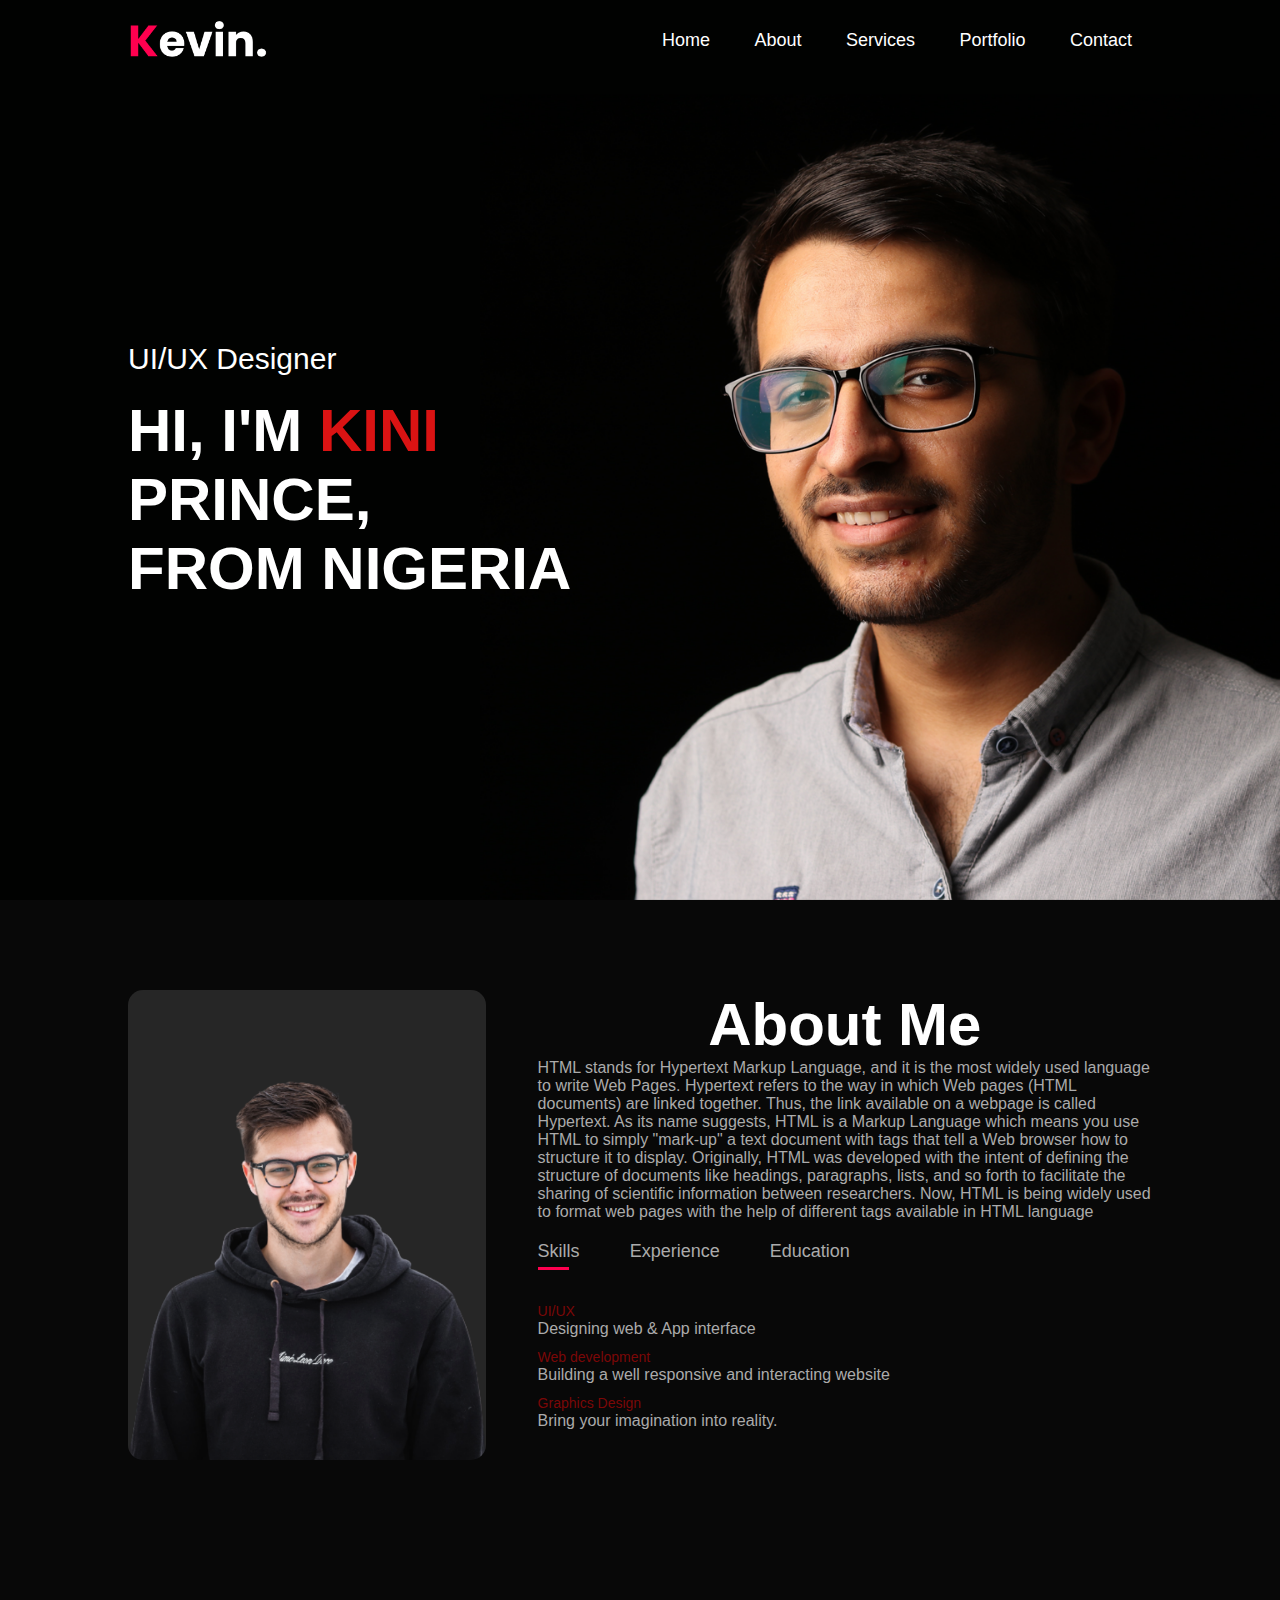
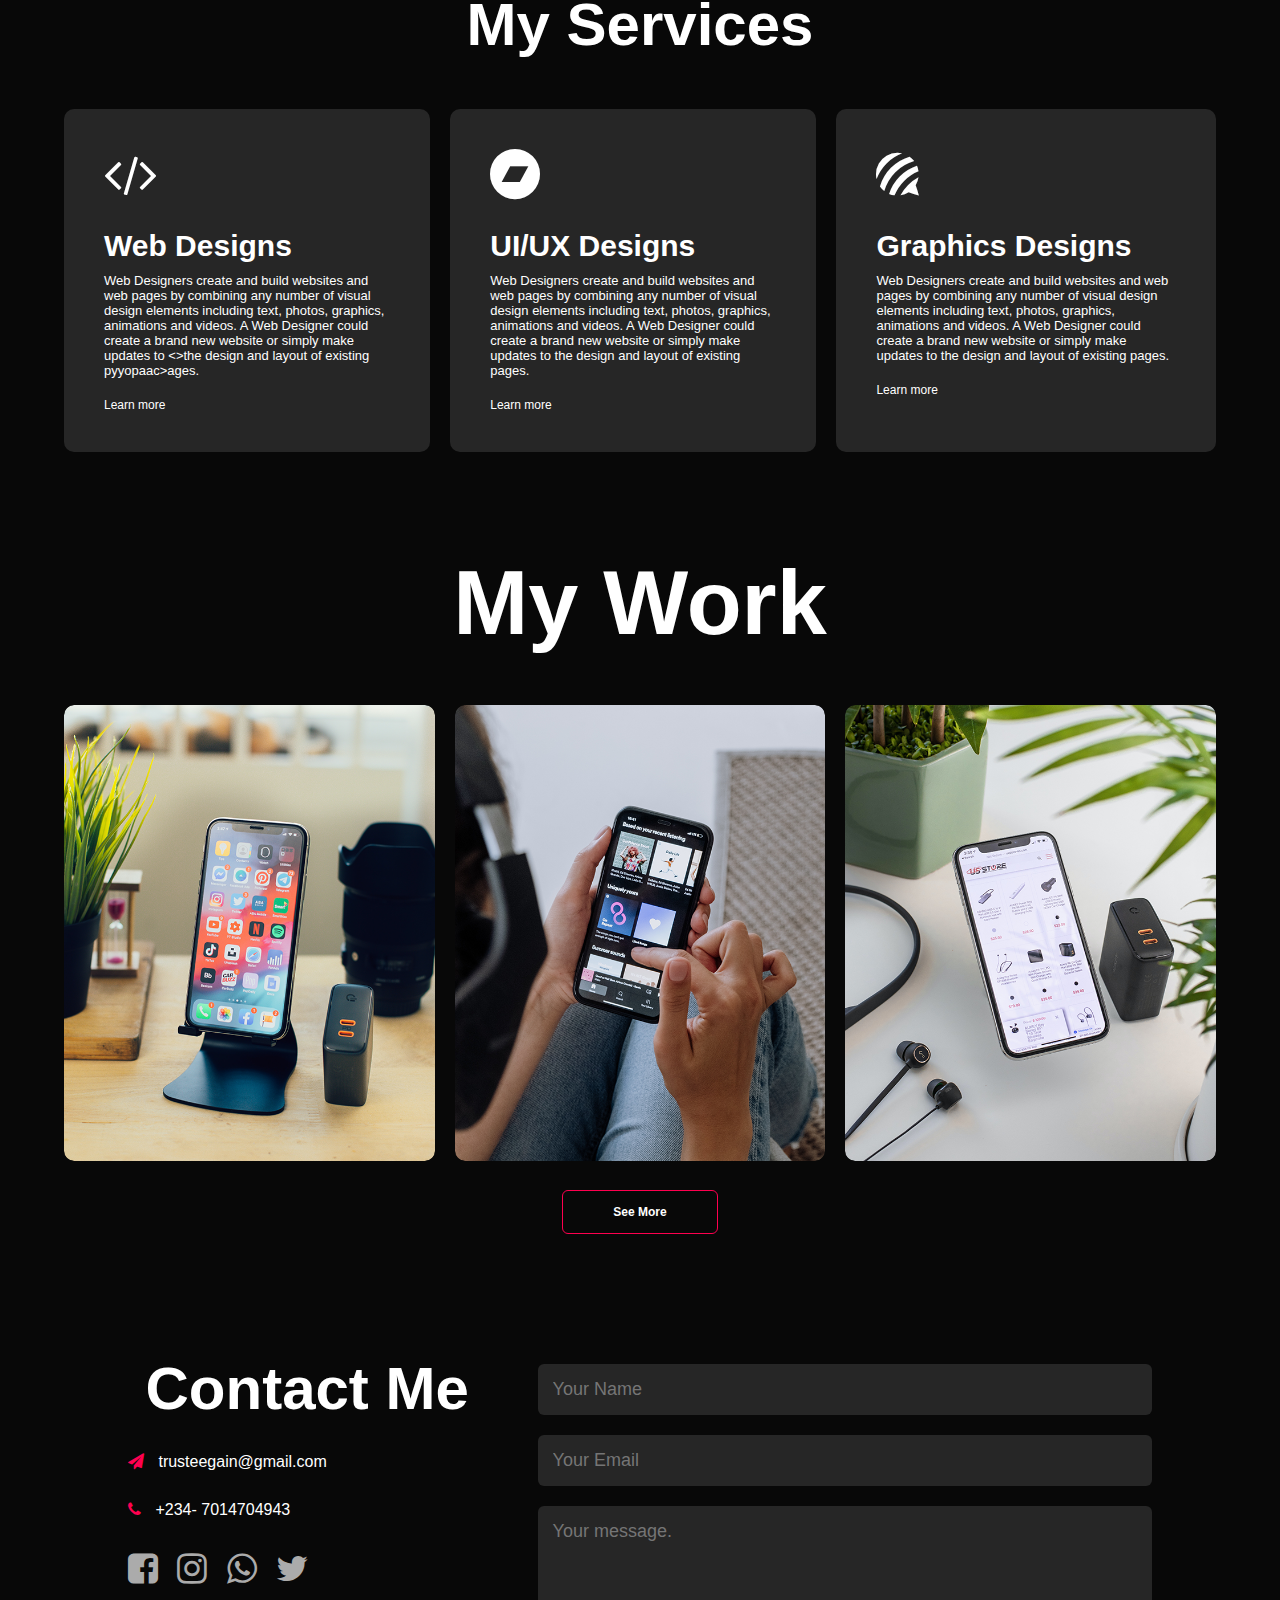
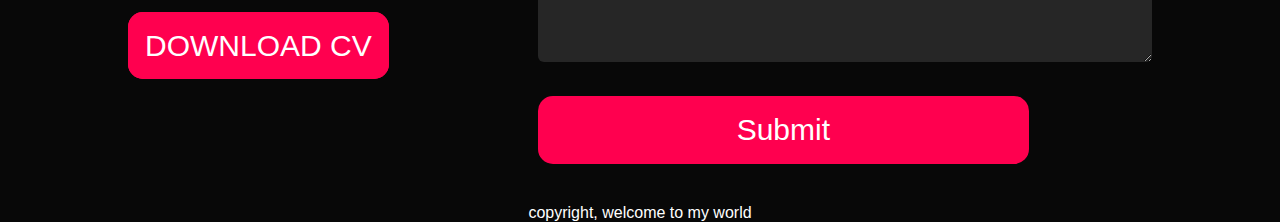
==== commit 15a72d59: "Update index.html" ====
--- a/index.html
+++ b/index.html
@@ -13,7 +13,7 @@
   <!-- Custom Styles -->
   <link rel="stylesheet" href="style.css">
   
- 
+ <link rel="stylesheet" href="https://cdnjs.cloudflare.com/ajax/libs/font-awesome/4.7.0/css/font-awesome.min.css">
 </head>
 
 <body>
